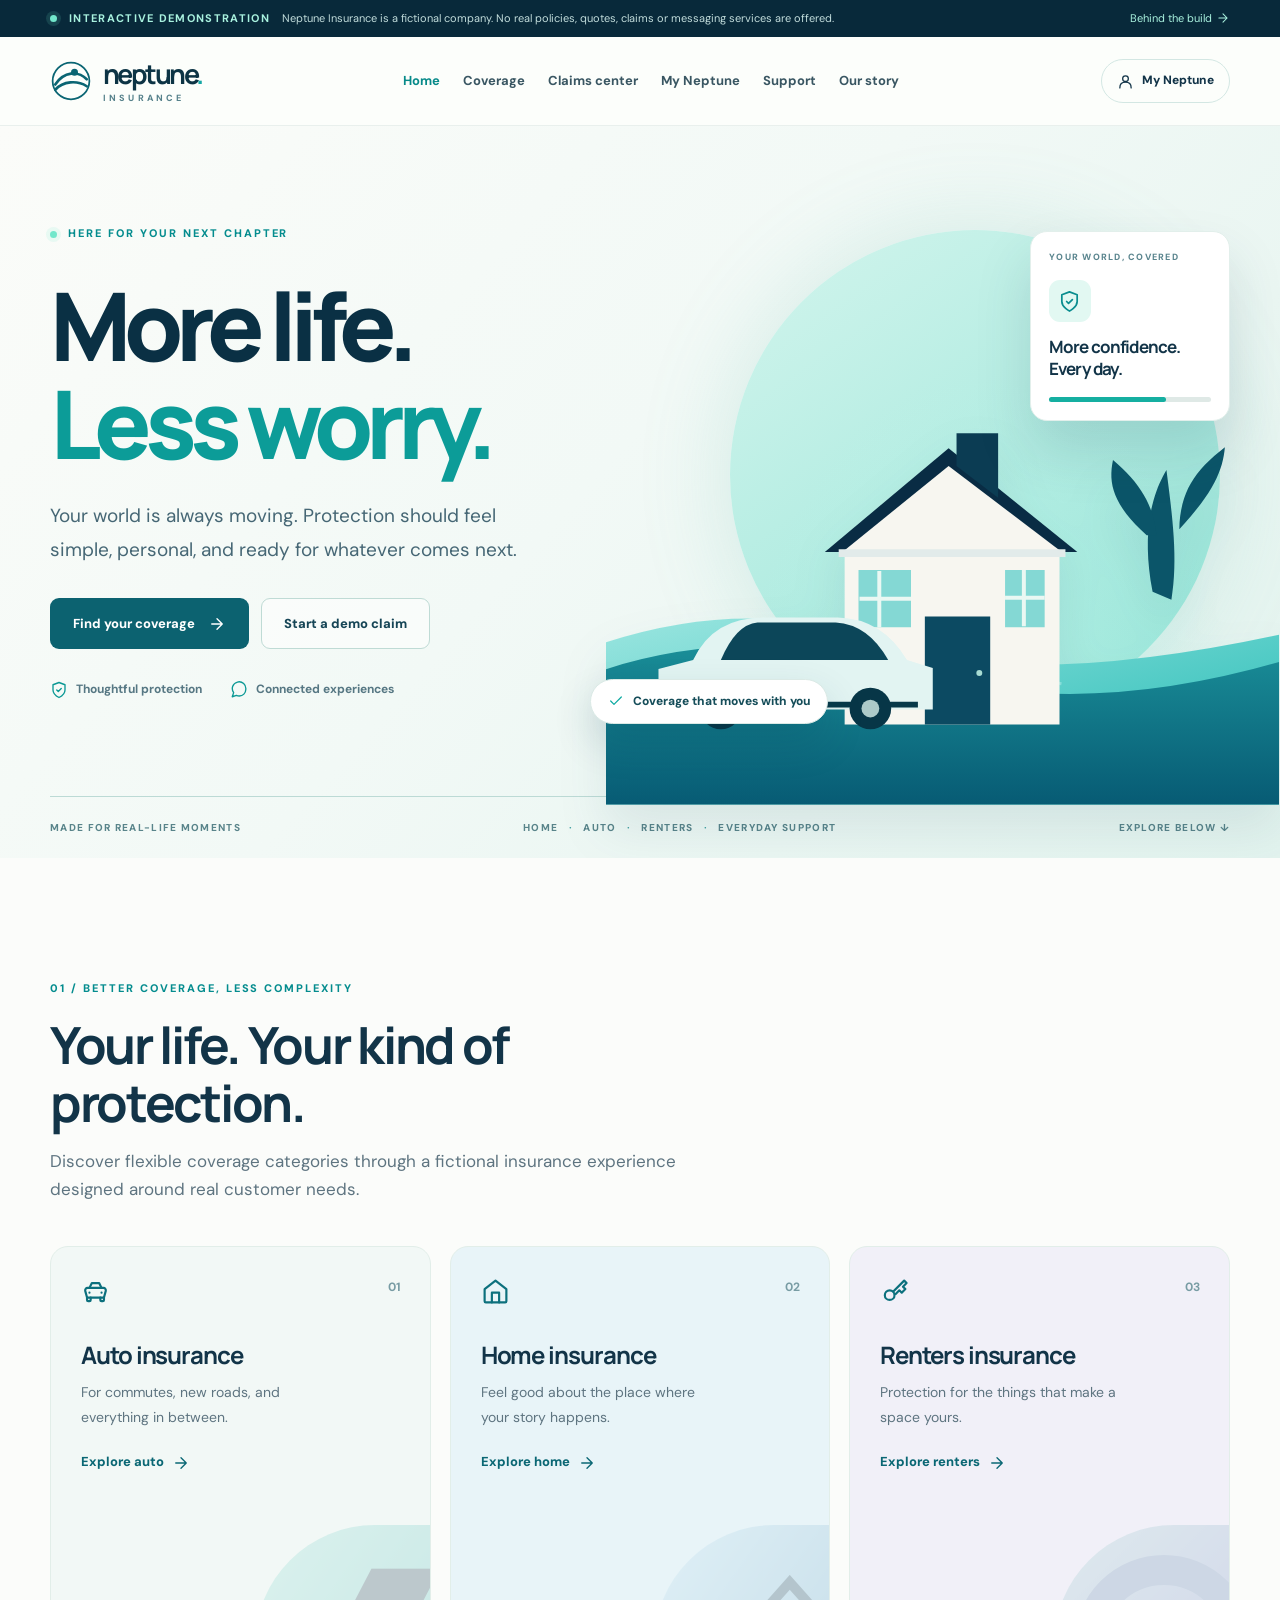
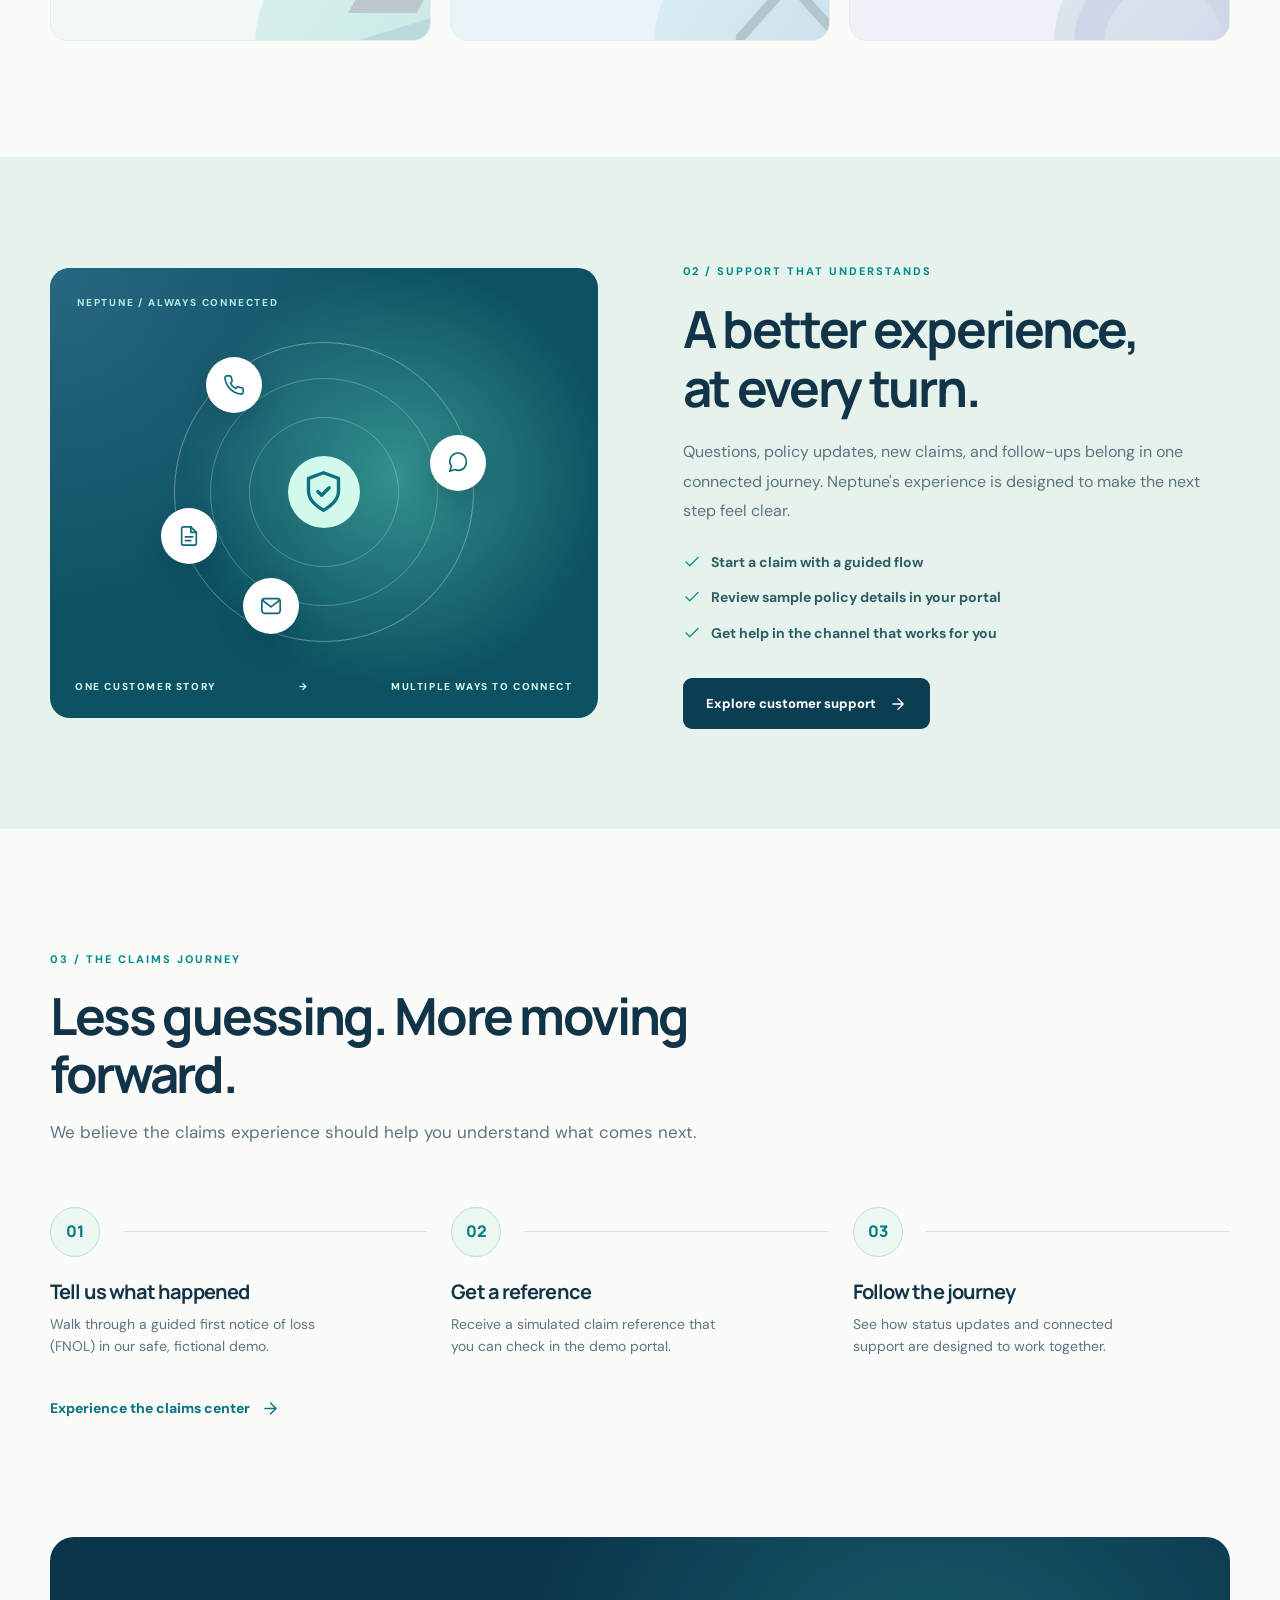
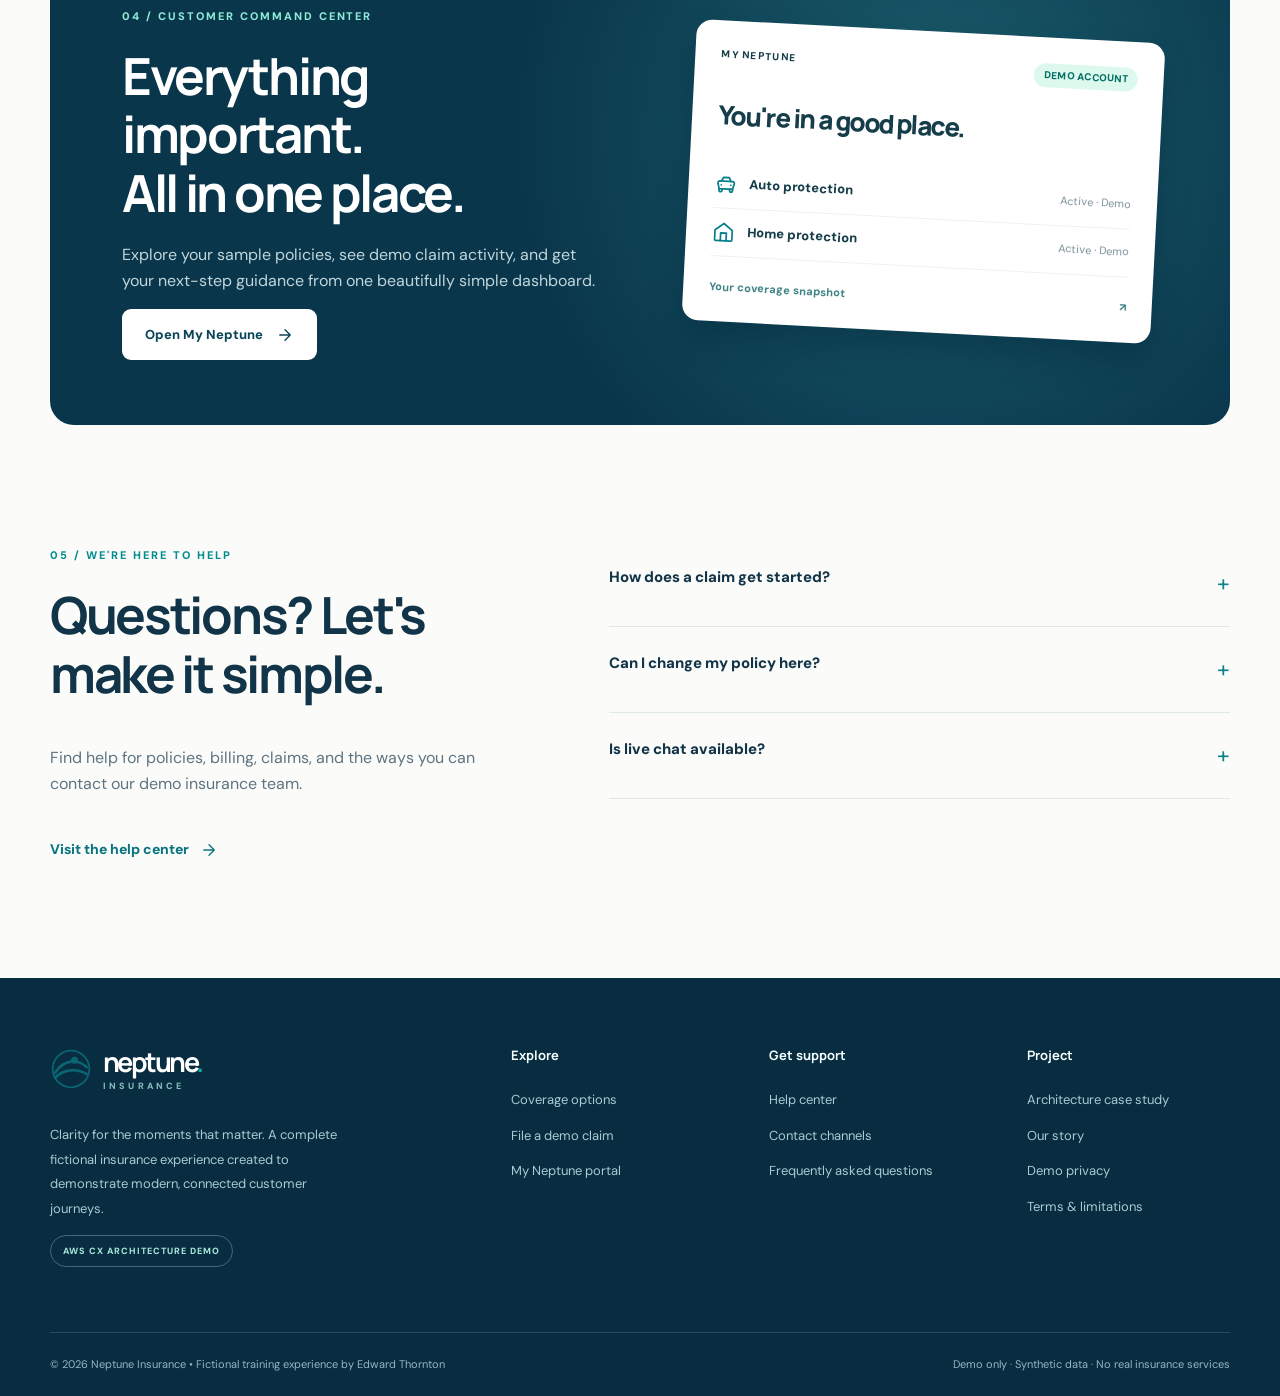
==== neptune-insurance/index.html @ 43ab42b8 "Initial Neptune Insurance website and architecture baseline" ====
<!doctype html>
<html lang="en"><head><meta charset="utf-8"><meta name="viewport" content="width=device-width,initial-scale=1"><meta name="theme-color" content="#092a42"><meta name="description" content="Neptune Insurance is a fictional insurance customer experience demonstration powered by an AWS architecture project."><title>Home | Neptune Insurance — Demo</title><link rel="icon" type="image/svg+xml" href="assets/neptune-mark.svg"><link rel="preconnect" href="https://fonts.googleapis.com"><link rel="preconnect" href="https://fonts.gstatic.com" crossorigin><link href="https://fonts.googleapis.com/css2?family=DM+Sans:wght@400;500;600;700;800&family=Manrope:wght@400;500;600;700;800&display=swap" rel="stylesheet"><link rel="stylesheet" href="assets/styles.css"></head>
<body data-page="home"><a href="#main" class="skip">Skip to content</a><div class="demo-strip"><div class="container"><span class="strip-dot"></span><strong>INTERACTIVE DEMONSTRATION</strong><span>Neptune Insurance is a fictional company. No real policies, quotes, claims or messaging services are offered.</span><a href="https://hireedwardthornton.click/neptune-insurance.html">Behind the build <svg class="icon" width="14" height="14" viewBox="0 0 24 24" fill="none" stroke="currentColor" stroke-width="1.8" stroke-linecap="round" stroke-linejoin="round" aria-hidden="true"><path d="M5 12h14m-7-7 7 7-7 7"/></svg></a></div></div>
<header class="site-header"><div class="container head-inner"><a class="brand" href="index.html" aria-label="Neptune Insurance home"><svg class="brand-mark" viewBox="0 0 48 48" fill="none" aria-hidden="true"><circle cx="24" cy="24" r="21" stroke="currentColor" stroke-width="2"/><path d="M6 28c10-15 26-16 36-6M6 34c9-10 25-11 36-4" stroke="currentColor" stroke-width="3" stroke-linecap="round"/><circle cx="28" cy="14" r="4" fill="currentColor"/></svg><span><strong>neptune<span class="brand-period">.</span></strong><small>INSURANCE</small></span></a><nav class="desktop-nav" aria-label="Main navigation"><a href="index.html" class="active" aria-current="page">Home</a><a href="coverage.html" class="" >Coverage</a><a href="claims.html" class="" >Claims center</a><a href="portal.html" class="" >My Neptune</a><a href="support.html" class="" >Support</a><a href="about.html" class="" >Our story</a></nav><div class="head-actions"><a class="nav-account" href="portal.html"><svg class="icon" width="17" height="17" viewBox="0 0 24 24" fill="none" stroke="currentColor" stroke-width="1.8" stroke-linecap="round" stroke-linejoin="round" aria-hidden="true"><circle cx="12" cy="8" r="4"/><path d="M4 21c0-5 3-8 8-8s8 3 8 8"/></svg><span>My Neptune</span></a><button class="menu-toggle" type="button" aria-expanded="false" aria-controls="mobile-nav" aria-label="Open menu"><svg class="icon" width="24" height="24" viewBox="0 0 24 24" fill="none" stroke="currentColor" stroke-width="1.8" stroke-linecap="round" stroke-linejoin="round" aria-hidden="true"><path d="M4 7h16M4 12h16M4 17h16"/></svg></button></div></div><nav class="mobile-nav" id="mobile-nav" aria-label="Mobile navigation"><a href="index.html" class="active" aria-current="page">Home</a><a href="coverage.html" class="" >Coverage</a><a href="claims.html" class="" >Claims center</a><a href="portal.html" class="" >My Neptune</a><a href="support.html" class="" >Support</a><a href="about.html" class="" >Our story</a></nav></header>
<main id="main"><section class="hero"><div class="container hero-grid"><div class="hero-copy"><div class="eyebrow with-line"><span class="mint-dot"></span> HERE FOR YOUR NEXT CHAPTER</div><h1>More life.<br><em>Less worry.</em></h1><p class="hero-lead">Your world is always moving. Protection should feel simple, personal, and ready for whatever comes next.</p><div class="hero-actions"><a class="btn btn-primary" href="coverage.html">Find your coverage <svg class="icon" width="18" height="18" viewBox="0 0 24 24" fill="none" stroke="currentColor" stroke-width="1.8" stroke-linecap="round" stroke-linejoin="round" aria-hidden="true"><path d="M5 12h14m-7-7 7 7-7 7"/></svg></a><a class="btn btn-outline" href="claims.html">Start a demo claim</a></div><div class="hero-proof"><span><svg class="icon" width="18" height="18" viewBox="0 0 24 24" fill="none" stroke="currentColor" stroke-width="1.8" stroke-linecap="round" stroke-linejoin="round" aria-hidden="true"><path d="M12 22s8-4 8-10V5l-8-3-8 3v7c0 6 8 10 8 10Z"/><path d="m9 12 2 2 4-4"/></svg> Thoughtful protection</span><span><svg class="icon" width="18" height="18" viewBox="0 0 24 24" fill="none" stroke="currentColor" stroke-width="1.8" stroke-linecap="round" stroke-linejoin="round" aria-hidden="true"><path d="M21 11.5a8.5 8.5 0 0 1-8.5 8.5 9 9 0 0 1-4-.9L3 21l1.9-5.5a9 9 0 1 1 16.1-4Z"/></svg> Connected experiences</span></div></div><div class="hero-art" aria-label="Illustrated coastal home and vehicle with insurance summary card"><div class="hero-sun"></div><div class="hero-glow"></div><svg class="landscape" viewBox="0 0 680 550" role="img" aria-label="Modern house by a serene coast"><defs><linearGradient id="hill" x1="0" y1="0" x2="0" y2="1"><stop stop-color="#1A8E98"/><stop offset="1" stop-color="#075B74"/></linearGradient><linearGradient id="water" x1="0" y1="0" x2="1" y2="1"><stop stop-color="#9CE6E0"/><stop offset="1" stop-color="#1CB8B3"/></linearGradient></defs><path d="M-20 393Q140 335 280 386T700 374V550H-20Z" fill="url(#water)"/><path d="M-20 420q160-58 330-5t390-15v150H-20Z" fill="url(#hill)"/><path d="M60 413q210-20 400 15" stroke="#B9F0EA" opacity=".45" stroke-width="3" fill="none"/><g transform="translate(206 154)"><path d="M15 141 140 36l130 105" fill="#092C44"/><path d="M35 139 140 54l112 85v176H35Z" fill="#F7F6F0"/><path d="M116 206h66v109h-66Z" fill="#0C4A62"/><path d="M49 159h53v58H49Z" fill="#84D8D4"/><path d="M197 159h40v58h-40Z" fill="#84D8D4"/><path d="M29 142h229" stroke="#E2EBEA" stroke-width="8"/><path d="M148 54v-33h42v65" fill="#0B3C53"/><path d="M70 160v57m-20-29h52M216 159v57m-19-29h40" stroke="#EAF8F3" stroke-width="4"/><circle cx="171" cy="263" r="3" fill="#A8DCD3"/></g><g transform="translate(42 348)"><path d="M46 56q20-43 71-43h75q45 1 70 43l26 8v42H11V65Z" fill="#E2F4F2"/><path d="M111 18h79q33 2 53 38H74q15-36 37-38Z" fill="#0C4659"/><path d="M29 101h244" stroke="#073949" stroke-width="6"/><circle cx="74" cy="105" r="21" fill="#073647"/><circle cx="225" cy="105" r="21" fill="#073647"/><circle cx="74" cy="105" r="9" fill="#ADCAC9"/><circle cx="225" cy="105" r="9" fill="#ADCAC9"/></g><g fill="#0B5569"><path d="M552 335c-12-64 1-101 14-123 6 47 12 90 5 131Z"/><path d="M546 278c-34-31-39-52-34-76 27 23 41 45 44 76ZM579 272c35-38 44-60 46-83-31 24-45 45-46 83Z"/></g></svg><div class="floating-card float-policy"><span class="small-label">YOUR WORLD, COVERED</span><div class="floating-icon"><svg class="icon" width="23" height="23" viewBox="0 0 24 24" fill="none" stroke="currentColor" stroke-width="1.8" stroke-linecap="round" stroke-linejoin="round" aria-hidden="true"><path d="M12 22s8-4 8-10V5l-8-3-8 3v7c0 6 8 10 8 10Z"/><path d="m9 12 2 2 4-4"/></svg></div><strong>More confidence.<br>Every day.</strong><div class="tiny-progress"><i></i></div></div><div class="float-tag"><svg class="icon" width="16" height="16" viewBox="0 0 24 24" fill="none" stroke="currentColor" stroke-width="1.8" stroke-linecap="round" stroke-linejoin="round" aria-hidden="true"><path d="m4 12 5 5L20 6"/></svg> Coverage that moves with you</div></div></div><div class="container hero-bottom"><span>MADE FOR REAL-LIFE MOMENTS</span><span>HOME <b>·</b> AUTO <b>·</b> RENTERS <b>·</b> EVERYDAY SUPPORT</span><span>EXPLORE BELOW ↓</span></div></section>
<section class="section-pad"><div class="container"><div class="section-heading"><span class="eyebrow">01 / BETTER COVERAGE, LESS COMPLEXITY</span><h2>Your life. Your kind of protection.</h2><p>Discover flexible coverage categories through a fictional insurance experience designed around real customer needs.</p></div><div class="coverage-grid"><a class="coverage-tile" href="coverage.html#auto"><div class="tile-icon"><svg class="icon" width="29" height="29" viewBox="0 0 24 24" fill="none" stroke="currentColor" stroke-width="1.8" stroke-linecap="round" stroke-linejoin="round" aria-hidden="true"><path d="M5 17h14l1.5-5.5a2 2 0 0 0-1.9-2.5H5.4a2 2 0 0 0-1.9 2.5L5 17Z"/><path d="M7 9 9 5h6l2 4M5 17v2a1 1 0 0 0 1 1h1a1 1 0 0 0 1-1v-2m8 0v2a1 1 0 0 0 1 1h1a1 1 0 0 0 1-1v-2M7 13h.01M17 13h.01"/></svg></div><span class="tile-num">01</span><h3>Auto insurance</h3><p>For commutes, new roads, and everything in between.</p><span class="tile-link">Explore auto <svg class="icon" width="18" height="18" viewBox="0 0 24 24" fill="none" stroke="currentColor" stroke-width="1.8" stroke-linecap="round" stroke-linejoin="round" aria-hidden="true"><path d="M5 12h14m-7-7 7 7-7 7"/></svg></span><div class="tile-art auto-art"><div class="art-road"></div><div class="art-car">▰</div></div></a><a class="coverage-tile" href="coverage.html#home"><div class="tile-icon"><svg class="icon" width="29" height="29" viewBox="0 0 24 24" fill="none" stroke="currentColor" stroke-width="1.8" stroke-linecap="round" stroke-linejoin="round" aria-hidden="true"><path d="m3 10 9-7 9 7v10a1 1 0 0 1-1 1H4a1 1 0 0 1-1-1V10Z"/><path d="M9 21v-8h6v8"/></svg></div><span class="tile-num">02</span><h3>Home insurance</h3><p>Feel good about the place where your story happens.</p><span class="tile-link">Explore home <svg class="icon" width="18" height="18" viewBox="0 0 24 24" fill="none" stroke="currentColor" stroke-width="1.8" stroke-linecap="round" stroke-linejoin="round" aria-hidden="true"><path d="M5 12h14m-7-7 7 7-7 7"/></svg></span><div class="tile-art home-art"><div class="art-house">⌂</div></div></a><a class="coverage-tile" href="coverage.html#renters"><div class="tile-icon"><svg class="icon" width="29" height="29" viewBox="0 0 24 24" fill="none" stroke="currentColor" stroke-width="1.8" stroke-linecap="round" stroke-linejoin="round" aria-hidden="true"><circle cx="8" cy="15" r="4"/><path d="m11 12 9-9 2 2-3 3 2 2-3 3-2-2-3 3"/></svg></div><span class="tile-num">03</span><h3>Renters insurance</h3><p>Protection for the things that make a space yours.</p><span class="tile-link">Explore renters <svg class="icon" width="18" height="18" viewBox="0 0 24 24" fill="none" stroke="currentColor" stroke-width="1.8" stroke-linecap="round" stroke-linejoin="round" aria-hidden="true"><path d="M5 12h14m-7-7 7 7-7 7"/></svg></span><div class="tile-art renters-art"><div class="art-circle"></div></div></a></div></div></section>
<section class="feature-band"><div class="container feature-grid"><div class="feature-art"><span class="image-stamp">NEPTUNE / ALWAYS CONNECTED</span><div class="feature-circle"><div class="feature-orbit"><div class="orbit-core"><svg class="icon" width="45" height="45" viewBox="0 0 24 24" fill="none" stroke="currentColor" stroke-width="1.8" stroke-linecap="round" stroke-linejoin="round" aria-hidden="true"><path d="M12 22s8-4 8-10V5l-8-3-8 3v7c0 6 8 10 8 10Z"/><path d="m9 12 2 2 4-4"/></svg></div><span class="orbit-icon oi-1"><svg class="icon" width="22" height="22" viewBox="0 0 24 24" fill="none" stroke="currentColor" stroke-width="1.8" stroke-linecap="round" stroke-linejoin="round" aria-hidden="true"><path d="M22 16.9v3a2 2 0 0 1-2.2 2A19.8 19.8 0 0 1 2.1 4.2 2 2 0 0 1 4.1 2h3a2 2 0 0 1 2 1.7c.13 1.08.38 2.12.74 3.1a2 2 0 0 1-.45 2.12L8.1 10.2a16 16 0 0 0 5.7 5.7l1.28-1.29a2 2 0 0 1 2.12-.44c.98.36 2.02.61 3.1.74a2 2 0 0 1 1.7 1.69Z"/></svg></span><span class="orbit-icon oi-2"><svg class="icon" width="22" height="22" viewBox="0 0 24 24" fill="none" stroke="currentColor" stroke-width="1.8" stroke-linecap="round" stroke-linejoin="round" aria-hidden="true"><path d="M21 11.5a8.5 8.5 0 0 1-8.5 8.5 9 9 0 0 1-4-.9L3 21l1.9-5.5a9 9 0 1 1 16.1-4Z"/></svg></span><span class="orbit-icon oi-3"><svg class="icon" width="22" height="22" viewBox="0 0 24 24" fill="none" stroke="currentColor" stroke-width="1.8" stroke-linecap="round" stroke-linejoin="round" aria-hidden="true"><rect x="2" y="4" width="20" height="16" rx="3"/><path d="m3 6 9 7 9-7"/></svg></span><span class="orbit-icon oi-4"><svg class="icon" width="22" height="22" viewBox="0 0 24 24" fill="none" stroke="currentColor" stroke-width="1.8" stroke-linecap="round" stroke-linejoin="round" aria-hidden="true"><path d="M14 2H6a2 2 0 0 0-2 2v16a2 2 0 0 0 2 2h12a2 2 0 0 0 2-2V8Z"/><path d="M14 2v6h6M8 13h8M8 17h6"/></svg></span></div></div><div class="feature-note">ONE CUSTOMER STORY <span>→</span> MULTIPLE WAYS TO CONNECT</div></div><div class="feature-copy"><span class="eyebrow">02 / SUPPORT THAT UNDERSTANDS</span><h2>A better experience, at every turn.</h2><p>Questions, policy updates, new claims, and follow-ups belong in one connected journey. Neptune's experience is designed to make the next step feel clear.</p><div class="feature-points"><div><svg class="icon" width="18" height="18" viewBox="0 0 24 24" fill="none" stroke="currentColor" stroke-width="1.8" stroke-linecap="round" stroke-linejoin="round" aria-hidden="true"><path d="m4 12 5 5L20 6"/></svg> Start a claim with a guided flow</div><div><svg class="icon" width="18" height="18" viewBox="0 0 24 24" fill="none" stroke="currentColor" stroke-width="1.8" stroke-linecap="round" stroke-linejoin="round" aria-hidden="true"><path d="m4 12 5 5L20 6"/></svg> Review sample policy details in your portal</div><div><svg class="icon" width="18" height="18" viewBox="0 0 24 24" fill="none" stroke="currentColor" stroke-width="1.8" stroke-linecap="round" stroke-linejoin="round" aria-hidden="true"><path d="m4 12 5 5L20 6"/></svg> Get help in the channel that works for you</div></div><a class="btn btn-dark" href="support.html">Explore customer support <svg class="icon" width="18" height="18" viewBox="0 0 24 24" fill="none" stroke="currentColor" stroke-width="1.8" stroke-linecap="round" stroke-linejoin="round" aria-hidden="true"><path d="M5 12h14m-7-7 7 7-7 7"/></svg></a></div></div></section>
<section class="section-pad process"><div class="container"><div class="section-heading"><span class="eyebrow">03 / THE CLAIMS JOURNEY</span><h2>Less guessing. More moving forward.</h2><p>We believe the claims experience should help you understand what comes next.</p></div><div class="steps-grid"><div class="step"><span class="step-num">01</span><div class="step-line"></div><h3>Tell us what happened</h3><p>Walk through a guided first notice of loss (FNOL) in our safe, fictional demo.</p></div><div class="step"><span class="step-num">02</span><div class="step-line"></div><h3>Get a reference</h3><p>Receive a simulated claim reference that you can check in the demo portal.</p></div><div class="step"><span class="step-num">03</span><div class="step-line"></div><h3>Follow the journey</h3><p>See how status updates and connected support are designed to work together.</p></div></div><a class="text-action" href="claims.html">Experience the claims center <svg class="icon" width="19" height="19" viewBox="0 0 24 24" fill="none" stroke="currentColor" stroke-width="1.8" stroke-linecap="round" stroke-linejoin="round" aria-hidden="true"><path d="M5 12h14m-7-7 7 7-7 7"/></svg></a></div></section>
<section class="container"><div class="portal-promo"><div><span class="eyebrow">04 / CUSTOMER COMMAND CENTER</span><h2>Everything important.<br>All in one place.</h2><p>Explore your sample policies, see demo claim activity, and get your next-step guidance from one beautifully simple dashboard.</p><a href="portal.html" class="btn btn-white">Open My Neptune <svg class="icon" width="18" height="18" viewBox="0 0 24 24" fill="none" stroke="currentColor" stroke-width="1.8" stroke-linecap="round" stroke-linejoin="round" aria-hidden="true"><path d="M5 12h14m-7-7 7 7-7 7"/></svg></a></div><div class="portal-promo-card"><div class="mini-card-top"><span>MY NEPTUNE</span><span class="status-pill mint">DEMO ACCOUNT</span></div><div class="mini-balance">You're in a good place.</div><div class="mini-policy"><svg class="icon" width="23" height="23" viewBox="0 0 24 24" fill="none" stroke="currentColor" stroke-width="1.8" stroke-linecap="round" stroke-linejoin="round" aria-hidden="true"><path d="M5 17h14l1.5-5.5a2 2 0 0 0-1.9-2.5H5.4a2 2 0 0 0-1.9 2.5L5 17Z"/><path d="M7 9 9 5h6l2 4M5 17v2a1 1 0 0 0 1 1h1a1 1 0 0 0 1-1v-2m8 0v2a1 1 0 0 0 1 1h1a1 1 0 0 0 1-1v-2M7 13h.01M17 13h.01"/></svg> Auto protection <span>Active · Demo</span></div><div class="mini-policy"><svg class="icon" width="23" height="23" viewBox="0 0 24 24" fill="none" stroke="currentColor" stroke-width="1.8" stroke-linecap="round" stroke-linejoin="round" aria-hidden="true"><path d="m3 10 9-7 9 7v10a1 1 0 0 1-1 1H4a1 1 0 0 1-1-1V10Z"/><path d="M9 21v-8h6v8"/></svg> Home protection <span>Active · Demo</span></div><div class="mini-card-foot">Your coverage snapshot <span>↗</span></div></div></div></section>
<section class="section-pad faq-home"><div class="container faq-home-grid"><div><span class="eyebrow">05 / WE'RE HERE TO HELP</span><h2>Questions? Let's make it simple.</h2><p>Find help for policies, billing, claims, and the ways you can contact our demo insurance team.</p><a class="text-action" href="support.html">Visit the help center <svg class="icon" width="18" height="18" viewBox="0 0 24 24" fill="none" stroke="currentColor" stroke-width="1.8" stroke-linecap="round" stroke-linejoin="round" aria-hidden="true"><path d="M5 12h14m-7-7 7 7-7 7"/></svg></a></div><div class="faq-mini"><details><summary>How does a claim get started? <span>+</span></summary><p>Start in our claims center. The demo collects a few non-sensitive details and returns a sample reference number.</p></details><details><summary>Can I change my policy here? <span>+</span></summary><p>The portal demonstrates policy-service workflows. No real insurance contract is created or modified.</p></details><details><summary>Is live chat available? <span>+</span></summary><p>The site includes a guided assistant preview. Actual Amazon Connect chat will be enabled after the widget is configured and tested.</p></details></div></div></section>
</main>
<footer class="footer"><div class="container"><div class="footer-top"><div class="foot-brand"><a class="brand brand-light" href="index.html"><svg class="brand-mark" viewBox="0 0 48 48" fill="none" aria-hidden="true"><circle cx="24" cy="24" r="21" stroke="currentColor" stroke-width="2"/><path d="M6 28c10-15 26-16 36-6M6 34c9-10 25-11 36-4" stroke="currentColor" stroke-width="3" stroke-linecap="round"/><circle cx="28" cy="14" r="4" fill="currentColor"/></svg><span><strong>neptune<span class="brand-period">.</span></strong><small>INSURANCE</small></span></a><p>Clarity for the moments that matter. A complete fictional insurance experience created to demonstrate modern, connected customer journeys.</p><span class="foot-chip">AWS CX ARCHITECTURE DEMO</span></div><div class="foot-col"><h4>Explore</h4><a href="coverage.html">Coverage options</a><a href="claims.html">File a demo claim</a><a href="portal.html">My Neptune portal</a></div><div class="foot-col"><h4>Get support</h4><a href="support.html">Help center</a><a href="support.html#contact">Contact channels</a><a href="support.html#faq">Frequently asked questions</a></div><div class="foot-col"><h4>Project</h4><a href="https://hireedwardthornton.click/neptune-insurance.html">Architecture case study</a><a href="about.html">Our story</a><a href="privacy.html">Demo privacy</a><a href="terms.html">Terms & limitations</a></div></div><div class="foot-bottom"><span>© 2026 Neptune Insurance • Fictional training experience by Edward Thornton</span><span>Demo only · Synthetic data · No real insurance services</span></div></div></footer>
<div class="toast" role="status" aria-live="polite"></div><script defer src="assets/site.js"></script></body></html>
---- neptune-insurance/assets/styles.css ----
:root{--navy:#082b3f;--navy2:#0c3e51;--teal:#087f88;--mint:#7ae0c5;--sky:#c5ecf0;--ink:#123448;--muted:#5e7480;--cream:#f7f8f5;--line:#dfebe8;--white:#fff;--shadow:0 18px 56px rgba(7,49,66,.075);font-family:'DM Sans',sans-serif}*{box-sizing:border-box}html{scroll-behavior:smooth}body{margin:0;color:var(--ink);background:#fbfcfa;font-size:16px;line-height:1.6;-webkit-font-smoothing:antialiased}h1,h2,h3,h4,p{margin-top:0}h1,h2,h3,h4{font-family:'Manrope',sans-serif;line-height:1.15;letter-spacing:-.045em}h1{font-size:clamp(3.2rem,6.5vw,6.6rem);font-weight:800}h2{font-size:clamp(2.2rem,4vw,3.55rem)}h3{font-size:1.4rem}p{color:var(--muted)}a{color:inherit;text-decoration:none}button,input,select{font:inherit}button{cursor:pointer}input,select{max-width:100%}img,svg{max-width:100%}svg{flex:none}.icon{vertical-align:middle}.container{width:min(1180px,calc(100% - 72px));margin:0 auto}.narrow{max-width:780px}.skip{position:absolute;top:-100px;left:12px;padding:10px;background:white;z-index:1000}.skip:focus{top:6px}.demo-strip{background:#08293a;color:#d6f0ed;font-size:11px;line-height:1.4}.demo-strip .container{display:flex;align-items:center;gap:12px;min-height:37px}.demo-strip strong{color:#a9f2df;letter-spacing:.12em;white-space:nowrap}.demo-strip span:not(.strip-dot){flex:1;opacity:.9}.demo-strip a{white-space:nowrap;display:flex;align-items:center;gap:4px;color:#a9f2df}.strip-dot,.mint-dot{width:7px;height:7px;border-radius:50%;background:#72e7cb;box-shadow:0 0 0 4px #72e7cb22;display:inline-block;flex:none}.site-header{position:sticky;top:0;z-index:90;background:rgba(252,254,251,.97);backdrop-filter:blur(18px);border-bottom:1px solid rgba(20,75,80,.08)}.head-inner{min-height:88px;display:flex;align-items:center;justify-content:space-between;gap:25px}.brand{display:inline-flex;align-items:center;gap:11px;color:#0a6573;line-height:1}.brand-mark{width:42px;height:42px}.brand strong{display:block;color:#0d3445;font-family:Manrope;font-size:27px;letter-spacing:-.095em;line-height:1}.brand-period{color:#14a7a5}.brand small{font-size:9px;letter-spacing:.35em;color:#56818b;font-weight:800;margin-top:7px;display:block}.desktop-nav{display:flex;gap:23px;align-items:center}.desktop-nav a{font-size:13px;color:#395662;font-weight:700;white-space:nowrap;transition:color .15s}.desktop-nav a:hover,.desktop-nav a.active{color:#078a89}.head-actions{display:flex;align-items:center;gap:8px}.nav-account{display:flex;align-items:center;gap:8px;border:1px solid #d3e7e3;border-radius:100px;padding:11px 15px;font-size:12px;font-weight:800;white-space:nowrap}.nav-account:hover{background:#e8faf6}.menu-toggle{display:none;align-items:center;justify-content:center;border:1px solid var(--line);background:#fff;padding:9px;border-radius:12px}.mobile-nav{display:none}.eyebrow{display:inline-block;color:#048c8e;font-size:11px;font-weight:800;letter-spacing:.18em;text-transform:uppercase}.with-line{display:flex;align-items:center;gap:11px}.hero{overflow:hidden;background:linear-gradient(132deg,#fbfcf9 0%,#f2f9f6 47%,#e2f3ee 100%)}.hero-grid{display:grid;grid-template-columns:.94fr 1.06fr;align-items:center;gap:25px;min-height:670px;padding-top:45px}.hero-copy{z-index:3;padding:30px 0 72px}.hero h1{font-size:clamp(4.4rem,7.4vw,7.7rem);color:#0a3044;line-height:1.035;letter-spacing:-.075em;margin:33px 0 27px}.hero h1 em{font-style:normal;color:#0c9c98}.hero-lead{max-width:480px;font-size:19px;line-height:1.8;color:#466775}.hero-actions{display:flex;flex-wrap:wrap;gap:12px;margin:31px 0}.btn{min-height:51px;padding:0 22px;display:inline-flex;align-items:center;justify-content:center;gap:13px;border-radius:9px;font-size:13px;font-weight:800;line-height:1.2;border:1px solid transparent;transition:transform .18s,box-shadow .18s,background .18s;text-align:center}.btn:hover{transform:translateY(-2px);box-shadow:0 10px 25px #134d5930}.btn-primary{background:#0c6270;color:white}.btn-primary:hover{background:#074f60}.btn-outline{border-color:#bfdbd5;color:#164556;background:#ffffff8a}.btn-dark{background:#0b3e53;color:white}.btn-white{background:#fff;color:#0a4558}.btn-subtle{background:#e5f5f2;color:#0e6071}.btn.full{width:100%}.hero-proof{display:flex;gap:28px;flex-wrap:wrap;color:#567783;font-size:12px;font-weight:700}.hero-proof span{display:flex;align-items:center;gap:8px}.hero-proof svg{color:#0c9995}.hero-art{height:605px;position:relative;align-self:end;isolation:isolate}.hero-sun{position:absolute;width:490px;height:490px;background:linear-gradient(145deg,#d3f5ed,#91e3d6);border-radius:50%;right:10px;top:39px;box-shadow:0 0 90px #5ebdae35}.hero-glow{position:absolute;inset:0;background:radial-gradient(ellipse at 60% 90%,#b8f4e9a6,transparent 48%)}.landscape{position:absolute;width:110%;max-width:none;right:-8%;bottom:-9px;filter:drop-shadow(0 24px 24px #053f4e16)}.floating-card{position:absolute;background:white;border:1px solid #e2efeb;box-shadow:0 30px 55px #19485725;z-index:3;border-radius:17px;padding:18px}.float-policy{top:40px;right:0;width:200px}.small-label{display:block;color:#5a858e;font-size:9px;letter-spacing:.14em;font-weight:800;margin-bottom:16px}.float-policy strong{display:block;font-family:Manrope;font-size:17px;letter-spacing:-.05em;line-height:1.3}.floating-icon{width:42px;height:42px;display:grid;place-items:center;border-radius:11px;background:#e2f8f2;color:#0a8d8f;margin-bottom:14px}.tiny-progress{margin-top:16px;background:#dfe9e6;height:5px;border-radius:5px}.tiny-progress i{display:block;height:100%;width:72%;background:#15afa1;border-radius:5px}.float-tag{position:absolute;bottom:72px;left:-28px;z-index:3;background:white;box-shadow:0 18px 40px #083d5029;border:1px solid #dbeae6;border-radius:100px;padding:12px 17px;font-size:12px;color:#154d59;font-weight:800;display:flex;align-items:center;gap:9px}.float-tag svg{color:#0ba9a1}.hero-bottom{border-top:1px solid #bcdad5;display:flex;align-items:center;justify-content:space-between;gap:20px;height:62px;color:#59848a;letter-spacing:.13em;font-size:10px;font-weight:800}.hero-bottom b{padding:0 7px;color:#3b9c9d}.section-pad{padding:116px 0}.section-pad.top-tight{padding-top:43px}.section-heading{max-width:710px;margin-bottom:43px}.section-heading h2{margin:15px 0 16px}.section-heading p{font-size:17px;max-width:670px}.coverage-grid{display:grid;grid-template-columns:repeat(3,1fr);gap:19px}.coverage-tile{position:relative;overflow:hidden;min-height:395px;padding:30px;border:1px solid #e2eee9;border-radius:18px;background:#f2f8f6;display:flex;align-items:flex-start;flex-direction:column;transition:transform .2s,box-shadow .2s}.coverage-tile:nth-child(2){background:#e8f4f8}.coverage-tile:nth-child(3){background:#f1f0f8}.coverage-tile:hover{transform:translateY(-5px);box-shadow:var(--shadow)}.tile-icon{color:#0c707d;position:relative;z-index:2}.tile-num{position:absolute;top:31px;right:29px;font-size:12px;color:#789ca4;font-weight:700}.coverage-tile h3{margin:35px 0 12px;font-size:24px;z-index:2}.coverage-tile p{max-width:245px;line-height:1.75;font-size:14px;z-index:2}.tile-link{display:flex;align-items:center;gap:8px;margin-top:9px;color:#0a6774;font-size:13px;font-weight:800;z-index:2}.tile-art{position:absolute;bottom:-55px;right:-45px;width:220px;height:170px;opacity:.24;background:linear-gradient(125deg,#91dfd4,#3fb4af);border-radius:120px 10px 0 0}.art-road{background:#0b8492;width:130px;height:20px;transform:rotate(-17deg);position:absolute;bottom:44px;right:20px}.art-car{font-size:120px;position:absolute;top:-40px;right:35px}.home-art{background:linear-gradient(125deg,#c7e6f4,#5895b9)}.art-house{font-size:240px;position:absolute;right:12px;bottom:-53px;line-height:1}.renters-art{background:linear-gradient(135deg,#a2d8cf,#6b80be)}.art-circle{border:30px solid #5b8caa;width:180px;height:180px;border-radius:50%;position:absolute;left:20px;bottom:-40px}.feature-band{background:#e6f3ed;padding:100px 0}.feature-grid,.two-col{display:grid;grid-template-columns:1fr 1fr;gap:85px;align-items:center}.feature-art{position:relative;height:450px;background:#0d5262;border-radius:20px;overflow:hidden;color:white}.feature-art:before{content:'';position:absolute;inset:0;background:radial-gradient(circle at 63% 46%,#4cbaaa99,transparent 50%),radial-gradient(circle at 0 0,#286783,transparent 50%)}.image-stamp{position:absolute;top:27px;left:27px;font-size:10px;font-weight:800;letter-spacing:.18em;color:#b4ebe2}.feature-circle{width:300px;height:300px;border-radius:50%;border:1px solid #ffffff55;position:absolute;top:74px;left:calc(50% - 150px)}.feature-circle:before,.feature-circle:after{content:'';border:1px solid #ffffff40;border-radius:50%;position:absolute;inset:35px}.feature-circle:after{inset:74px}.feature-orbit{height:100%;position:relative}.orbit-core{position:absolute;top:calc(50% - 36px);left:calc(50% - 36px);width:72px;height:72px;border-radius:50%;background:#d2f9eb;color:#0f7180;display:grid;place-items:center;z-index:1}.orbit-icon{display:grid;place-items:center;width:56px;height:56px;background:#fff;border-radius:50%;color:#126879;position:absolute;box-shadow:0 12px 26px #002f4138}.oi-1{top:14px;left:31px}.oi-2{right:-13px;top:92px}.oi-3{bottom:7px;left:68px}.oi-4{left:-14px;top:165px}.feature-note{position:absolute;bottom:23px;left:25px;right:25px;display:flex;justify-content:space-between;font-size:10px;font-weight:800;letter-spacing:.16em;color:#d9f8f0}.feature-copy h2{max-width:500px;margin:17px 0 20px}.feature-copy p{line-height:1.85}.feature-points{margin:25px 0 34px;display:grid;gap:13px;color:#2e5e65;font-size:14px;font-weight:700}.feature-points div{display:flex;align-items:center;gap:10px}.feature-points svg{color:#0a9596}.steps-grid{display:grid;grid-template-columns:repeat(3,1fr);gap:24px;margin-top:60px}.step{position:relative}.step-num{display:grid;place-items:center;width:50px;height:50px;border-radius:50%;border:1px solid #bfded7;background:#ebf8f2;color:#0b7e82;font-family:Manrope;font-weight:800}.step-line{height:1px;background:#d5e5e2;width:calc(100% - 73px);position:absolute;top:24px;left:73px}.step h3{font-size:20px;margin:23px 0 10px}.step p{font-size:14px;max-width:275px}.text-action{display:inline-flex;align-items:center;gap:11px;color:#0a7580;font-weight:800;font-size:14px;margin-top:26px}.text-action:hover{gap:17px}.portal-promo{display:grid;grid-template-columns:1fr .9fr;align-items:center;gap:45px;background:#0a364c;border-radius:24px;padding:65px 72px;color:white;overflow:hidden;position:relative}.portal-promo:before{content:'';position:absolute;inset:0;background:radial-gradient(circle at 75% 40%,#277c8590,transparent 45%)}.portal-promo>div{position:relative}.portal-promo .eyebrow{color:#8eebd7}.portal-promo h2{margin:18px 0 20px;max-width:450px}.portal-promo p{color:#c0d6d9;max-width:480px}.portal-promo-card{background:#fff;color:#153d4a;border-radius:16px;padding:26px;box-shadow:0 18px 30px #00263760;transform:rotate(3deg)}.mini-card-top{display:flex;justify-content:space-between;gap:10px;font-size:10px;font-weight:800;letter-spacing:.13em}.status-pill{display:inline-flex;align-items:center;padding:4px 10px;border-radius:100px;font-size:10px;letter-spacing:.025em;font-weight:800;white-space:nowrap}.status-pill.mint{color:#056f65;background:#ddf9ee}.status-pill.amber{color:#815809;background:#fff4db}.mini-balance{font-size:26px;letter-spacing:-.06em;font-family:Manrope;font-weight:800;margin:24px 0}.mini-policy{display:flex;align-items:center;gap:12px;border-bottom:1px solid #edf2f0;padding:12px 0;font-size:13px;font-weight:800}.mini-policy svg{color:#087f89}.mini-policy span{margin-left:auto;font-weight:500;color:#8da1a5;font-size:11px}.mini-card-foot{display:flex;justify-content:space-between;color:#438487;font-size:11px;font-weight:800;padding-top:22px}.faq-home-grid{display:grid;grid-template-columns:.85fr 1.15fr;gap:100px}.faq-home h2{margin-top:18px}.faq-mini details,.faq-list details{border-bottom:1px solid #dfe9e7}.faq-mini summary,.faq-list summary{list-style:none;display:flex;justify-content:space-between;gap:15px;padding:24px 0;cursor:pointer;font-size:15px;font-weight:800}.faq-mini summary::-webkit-details-marker,.faq-list summary::-webkit-details-marker{display:none}.faq-mini summary span,.faq-list summary span{font-size:23px;color:#0a838b;font-weight:400}.faq-mini details[open] summary span,.faq-list details[open] summary span{transform:rotate(45deg)}.faq-mini p,.faq-list p{font-size:14px;line-height:1.8;padding-right:20px}.faq-list a{color:#0b8f92;text-decoration:underline}.footer{background:#082d40;color:#f6ffff;margin-top:0;padding:70px 0 22px}.footer-top{display:grid;grid-template-columns:2fr repeat(3,1fr);gap:55px}.brand-light strong{color:white}.brand-light small{color:#87bcbd}.foot-brand p{max-width:310px;color:#a9cbd2;font-size:13px;line-height:1.9;margin-top:25px}.foot-chip{display:inline-block;border:1px solid #41697a;border-radius:100px;color:#a6e7da;padding:8px 12px;font-size:9px;letter-spacing:.11em;font-weight:800}.foot-col{display:flex;flex-direction:column;gap:15px}.foot-col h4{letter-spacing:0;font-size:13px;margin-bottom:12px}.foot-col a{font-size:13px;color:#a9cbd2}.foot-col a:hover{color:#fff}.foot-bottom{display:flex;justify-content:space-between;gap:20px;border-top:1px solid #244d5e;margin-top:65px;padding-top:23px;color:#96b6c2;font-size:11px}.page-hero{padding:102px 0;background:#e9f5f0}.page-hero h1{font-size:clamp(2.9rem,5.5vw,5.15rem);line-height:1.12;margin:17px 0 22px}.page-hero p{font-size:17px;line-height:1.85;max-width:580px}.page-hero .hero-actions{margin-bottom:0}.page-hero-card{background:#0d5062;color:white;border-radius:22px;min-height:400px;padding:45px;display:flex;align-items:flex-start;justify-content:flex-end;flex-direction:column;position:relative;overflow:hidden}.page-hero-card:before{content:'';position:absolute;background:#4fbaaa;width:280px;height:280px;right:-80px;top:-70px;border-radius:50%;box-shadow:0 0 0 75px #80d7c738,0 0 0 150px #80d7c724}.page-hero-card>*{z-index:1}.page-hero-card h2{font-size:32px;max-width:300px;margin:12px 0}.page-hero-card p{color:#b1e4dc;font-weight:800;letter-spacing:.17em;font-size:11px}.page-hero-card span{color:#bcd4d8;font-size:13px}.card-emblem{color:#d7faef}.product-details{display:grid;gap:45px}.product-detail{display:grid;grid-template-columns:1fr 1fr;align-items:center;gap:90px}.product-detail.reverse .product-art{order:2}.product-art{height:390px;display:flex;align-items:center;justify-content:center;flex-direction:column;border-radius:18px;position:relative;overflow:hidden}.product-art:before{content:'';position:absolute;width:350px;height:350px;border:1px solid #ffffff95;border-radius:50%;box-shadow:0 0 0 45px #ffffff19,0 0 0 90px #ffffff18}.product-art svg{width:128px;height:128px;stroke-width:.9;z-index:2}.product-art span{z-index:2;margin-top:25px;letter-spacing:.18em;font-size:11px;font-weight:800}.art-blue{background:#b6dce8;color:#0c5b7c}.art-green{background:#b9e7d8;color:#0b786f}.art-lilac{background:#dbd5f0;color:#6b56a3}.product-content .chip{color:#0c7f86;border:1px solid #c9e7e0;border-radius:100px;padding:6px 14px;display:inline-block;font-size:10px;font-weight:800;letter-spacing:.14em}.product-content h2{margin:21px 0}.product-content p{line-height:1.9}.clean-list{list-style:none;margin:20px 0;padding:0;display:grid;gap:11px}.clean-list li{display:flex;align-items:center;gap:11px;color:#36606b;font-size:14px}.clean-list svg{color:#09988f}.estimate-section{background:#0a384b;padding:90px 0;color:white}.estimate-grid{display:grid;grid-template-columns:1fr 1fr;gap:100px;align-items:center}.estimate-section .eyebrow{color:#7bdec8}.estimate-section h2{margin:17px 0}.estimate-section p{color:#bad5d6;font-size:17px}.estimate-card{background:white;border-radius:18px;color:#1a4455;padding:32px;display:grid;gap:12px;box-shadow:0 22px 55px #001e2c40}.estimate-card>label{font-size:13px;font-weight:800;margin-top:8px}.estimate-card select,.form-panel select,.form-panel input[type=date]{border:1px solid #cddfdf;padding:14px;border-radius:9px;width:100%;color:#264d5d;background:#fff}.estimate-card input[type=range]{accent-color:#13a39b;width:100%}.range-head{display:flex;justify-content:space-between;color:#7a969d;font-size:11px}.estimate-out{background:#e6f7f2;border-radius:12px;padding:20px;text-align:center;margin:15px 0 6px}.estimate-out span,.estimate-out small{display:block;color:#568184;font-size:10px;letter-spacing:.11em;font-weight:800}.estimate-out strong{display:block;color:#075c6b;font-size:44px;letter-spacing:-.07em;font-family:Manrope}.estimate-out small{font-weight:500;letter-spacing:0;font-size:12px}.note{display:flex;gap:10px;font-size:12px;line-height:1.6;margin-top:27px}.note-light{color:#acd0d0}.info-tiles,.values-grid{display:grid;grid-template-columns:repeat(3,1fr);gap:18px}.info-tile,.values-grid article{padding:28px;border-radius:14px;border:1px solid #e0ebe8;background:white}.info-tile svg,.values-grid svg{color:#0c9294}.info-tile h3,.values-grid h3{margin:23px 0 10px}.info-tile p,.values-grid p{font-size:14px;line-height:1.75}.page-hero.compact{padding:82px 0 70px}.page-hero.compact .container:not(.two-col){max-width:1180px}.page-hero.compact h1{max-width:825px}.page-hero.compact p{max-width:790px}.claim-alert{display:flex;align-items:flex-start;gap:10px;max-width:830px;background:#fdf7e8;border:1px solid #ead9ab;border-radius:10px;padding:14px 18px;color:#6e592c;font-size:13px}.claim-alert svg{flex:none}.claim-layout{display:grid;grid-template-columns:minmax(0,2fr) minmax(250px,.82fr);gap:35px;align-items:start}.stepper{display:flex;align-items:center;justify-content:space-between;margin-bottom:28px}.step-node{display:flex;align-items:center;gap:10px;color:#81989b;font-size:12px;font-weight:800;position:relative}.step-node:not(:last-child):after{content:'';height:1px;background:#dbe6e3;position:absolute;left:calc(100% + 16px);width:clamp(35px,9vw,120px);top:19px}.step-node b{height:38px;width:38px;display:grid;place-items:center;border:1px solid #d5e6e3;border-radius:50%;font-size:13px;background:#fff}.step-node.active{color:#096e78}.step-node.active b,.step-node.done b{background:#087e84;color:#fff;border-color:#087e84}.form-panel{background:#fff;border:1px solid #e2ebe7;border-radius:17px;box-shadow:var(--shadow);padding:39px;min-height:470px}.claim-step{display:none}.claim-step.active{display:block}.claim-step h2{font-size:32px;margin:12px 0}.claim-step p{font-size:14px;line-height:1.8}.form-row{display:grid;grid-template-columns:1fr 1fr;gap:18px}.claim-step label:not(.tick-row){display:block;color:#23495a;font-size:13px;font-weight:800;margin:20px 0}.claim-step label span{color:#df7667}.claim-step select,.claim-step input[type=date]{display:block;margin-top:9px}.radio-field{border:1px solid #ddeae6;border-radius:12px;margin:26px 0;padding:15px 18px}.radio-field legend{font-size:13px;font-weight:800;padding:0 5px}.radio-field label{display:flex!important;gap:10px;align-items:center;margin:11px 0!important;font-weight:500!important}.radio-field input,.tick-row input{accent-color:#0a858a}.form-actions{display:flex;gap:12px;align-items:center;justify-content:flex-end;border-top:1px solid #e8efec;margin-top:30px;padding-top:25px}.form-actions>span{margin-right:auto;color:#83a0a4;font-size:11px}.review-list{margin:24px 0;background:#f1f8f5;border-radius:12px;padding:15px 23px}.review-row{display:flex;justify-content:space-between;gap:15px;padding:12px 0;border-bottom:1px solid #dce8e4;font-size:13px}.review-row:last-child{border:0}.review-row span{color:#719095}.review-row strong{text-align:right}.tick-row{display:flex;align-items:flex-start;gap:10px;font-size:13px;line-height:1.5}.tick-row input{margin-top:4px}.aside-card{padding:27px;border:1px solid #e0eae6;border-radius:15px;margin-bottom:19px;background:#fff}.aside-card.dark{background:#0b485b;color:white;border-color:#0b485b;min-height:280px;position:relative;overflow:hidden}.aside-card.dark>svg{position:absolute;right:18px;bottom:18px;color:#75cabf;opacity:.5}.aside-card.dark span{color:#9bdfd2;font-size:10px;font-weight:800;letter-spacing:.14em}.aside-card.dark h3{font-size:29px;margin:22px 0 16px}.aside-card.dark p{color:#b9dad9;max-width:240px;font-size:13px}.aside-card h4{font-size:16px;margin-bottom:20px}.aside-item{display:flex;gap:9px;color:#547781;font-size:12px;padding:11px 0;border-bottom:1px solid #e7eeeb}.aside-item:last-child{border:0}.aside-item svg{color:#0b9390}.aside-help{display:flex;align-items:center;gap:8px;color:#0a7580;font-weight:800;font-size:12px;padding:0 8px}.claim-complete{text-align:center;padding:30px 0}.claim-complete[hidden],.detail-panel[hidden],.chat-shell[hidden],#faq-empty[hidden]{display:none}.success-check{width:70px;height:70px;border-radius:50%;background:#e0f9eb;color:#0a8f87;display:grid;place-items:center;margin:0 auto 25px}.claim-complete h2{font-size:33px;margin:14px 0}.claim-complete p{max-width:460px;margin:auto}.reference-box{background:#eef8f6;border:1px dashed #97c7c1;padding:20px;margin:30px auto;max-width:470px;border-radius:12px}.reference-box small{display:block;font-size:10px;color:#6c9192;letter-spacing:.1em}.reference-box strong{display:block;font-size:26px;letter-spacing:.02em;color:#075b66;margin:12px}.copy-ref{border:0;background:transparent;color:#087c84;font-weight:800;font-size:12px}.success-actions{display:flex;align-items:center;justify-content:center;gap:12px;flex-wrap:wrap}.portal-head{background:#e9f6ef;padding:73px 0}.portal-head-inner{display:flex;justify-content:space-between;align-items:center;gap:30px}.portal-head h1{font-size:clamp(2.7rem,4.6vw,4.5rem);margin:15px 0}.portal-head p{max-width:590px}.portal-avatar{height:85px;width:85px;border-radius:50%;background:#0c5e6c;color:white;display:grid;place-items:center;font-size:25px;font-weight:800}.portal-content{background:#f7f9f6;padding:38px 0 100px}.portal-notice{display:flex;gap:10px;background:#eaf4f5;border:1px solid #c4e2e1;color:#3d6d75;padding:15px 18px;border-radius:11px;font-size:13px;margin-bottom:38px}.portal-notice svg{flex:none}.dashboard-grid{display:grid;grid-template-columns:2.1fr .9fr;gap:30px}.dashboard-section-header{display:flex;justify-content:space-between;align-items:flex-end;gap:20px;margin-bottom:24px}.dashboard-section-header h2{font-size:25px;margin:8px 0 0}.dashboard-section-header .text-action{margin:0;font-size:12px}.policy-grid{display:grid;grid-template-columns:1fr 1fr;gap:16px}.policy-card{border:1px solid #e0ebe8;background:#fff;border-radius:16px;padding:25px}.policy-card-top{display:flex;justify-content:space-between;align-items:flex-start}.policy-icon{height:52px;width:52px;background:#e0f6ee;color:#0d8587;display:grid;place-items:center;border-radius:13px}.policy-icon.sky{background:#e4f4f9;color:#2d819e}.policy-card h3{font-size:21px;margin:27px 0 10px}.policy-card p{font-size:13px}.policy-number{font-size:10px;font-weight:800;letter-spacing:.09em;color:#91a9ac;margin:22px 0}.policy-card-foot{border-top:1px solid #e8efeb;padding-top:17px;display:flex;align-items:center;justify-content:space-between;gap:8px;color:#74949a;font-size:11px}.link-button{border:0;background:transparent;color:#0d8389;font-size:12px;font-weight:800;display:inline-flex;align-items:center;gap:5px;padding:0}.link-button:hover{text-decoration:underline}.claim-heading{margin-top:45px}.claim-table-wrap{overflow-x:auto;border:1px solid #dbe9e6;border-radius:14px;background:white}.claim-table{border-collapse:collapse;width:100%;min-width:560px}.claim-table th,.claim-table td{text-align:left;padding:18px 21px;font-size:12px;border-bottom:1px solid #edf2ef}.claim-table tr:last-child td{border:0}.claim-table th{font-size:10px;letter-spacing:.12em;color:#7f9da1;background:#f6faf8}.claim-table td:first-child{font-weight:800}.welcome-panel{padding:27px;background:#0b4658;border-radius:16px;color:#fff}.welcome-panel .eyebrow{color:#9fe0d7}.welcome-panel h3{margin:15px 0 24px;font-size:22px}.welcome-panel>a{display:flex;align-items:center;gap:12px;background:#fff1;border:1px solid #ffffff24;color:#fff;border-radius:10px;padding:16px 13px;margin-bottom:10px;font-size:12px;font-weight:700}.welcome-panel>a svg:last-child{margin-left:auto}.status-panel{padding:27px;border:1px solid #e3ebe8;border-radius:16px;background:white;margin-top:20px}.status-orb{width:55px;height:55px;display:grid;place-items:center;border-radius:50%;background:#dcf6e9;color:#0b8d81;margin-top:22px}.status-panel h4{font-size:17px;letter-spacing:-.025em;margin:15px 0 8px}.status-panel p{font-size:12px}.detail-panel{border:1px solid #b7ded6;background:#fff;border-radius:16px;margin-top:25px;padding:25px;position:relative;box-shadow:var(--shadow)}.detail-panel h3{font-size:23px}.detail-panel p{font-size:14px}.detail-close{position:absolute;right:15px;top:15px;background:#e8f4ef;border:0;border-radius:8px;padding:7px}.timeline{display:grid;gap:16px;margin-top:24px}.timeline-item{display:flex;gap:12px}.timeline-dot{width:12px;height:12px;background:#0b968b;border:3px solid #c2e9e0;border-radius:50%;margin-top:5px}.timeline-item strong{display:block;font-size:13px}.timeline-item span{font-size:12px;color:#6f9098}.support-hero{background:linear-gradient(110deg,#eaf6ef,#e6f1f4)}.support-orbit{width:360px;height:360px;max-width:100%;border:1px solid #a9d7d2;border-radius:50%;display:grid;place-items:center;position:relative;background:radial-gradient(circle,#c3f1e5,#d5eeeb 64%,transparent 65%);color:#0c697d;margin:auto}.support-orbit:before{content:'';position:absolute;inset:60px;border:1px solid #83c8c4;border-radius:50%}.support-orbit>svg{width:100px;height:100px;padding:25px;background:#fff;border-radius:50%;box-shadow:var(--shadow);z-index:1}.support-orbit span{position:absolute;background:#fff;width:63px;height:63px;border-radius:50%;display:grid;place-items:center;box-shadow:var(--shadow)}.orb1{top:3px;left:46px}.orb2{right:-10px;top:145px}.orb3{bottom:0;left:86px}.support-cards{display:grid;grid-template-columns:repeat(3,1fr);gap:18px}.support-card{padding:30px;border:1px solid #deebe7;border-radius:16px;background:white;display:flex;flex-direction:column;min-height:360px}.support-card-icon{width:62px;height:62px;border-radius:15px;display:grid;place-items:center;background:#e3f6f0;color:#087986}.tag-pending{display:inline-block;align-self:flex-start;font-size:9px;letter-spacing:.1em;color:#708e97;border:1px solid #d5e4e1;padding:5px 9px;border-radius:100px;font-weight:800;margin-top:22px}.support-card h3{font-size:22px;margin:13px 0}.support-card p{font-size:13px;line-height:1.75}.support-card .btn{align-self:flex-start;margin-top:auto;font-size:12px}.alt{background:#f1f7f3}.search-field{display:flex;align-items:center;gap:12px;background:#fff;border:1px solid #d9e7e2;border-radius:11px;padding:14px 17px;margin-bottom:20px;color:#0b8b90}.search-field input{border:0;outline:0;width:100%;font-size:14px;background:transparent}.faq-list summary{font-size:16px}.faq-list details[hidden]{display:none}.chat-shell{position:fixed;inset:0;background:#031c2ab3;z-index:150;display:flex;align-items:flex-end;justify-content:flex-end;padding:25px}.chat-pane{width:390px;max-width:100%;background:white;border-radius:20px;overflow:hidden;box-shadow:0 24px 80px #00162670}.chat-top{display:flex;justify-content:space-between;align-items:center;padding:22px;background:#0b5260;color:white}.chat-top small{letter-spacing:.15em;font-size:9px;color:#a2ded2;font-weight:800}.chat-top h3{font-size:21px;margin:5px 0 0}.chat-top button{background:none;color:white;border:0}.chat-status{display:inline-block;height:8px;width:8px;background:#a7ddbf;border-radius:50%}.chat-messages{height:350px;overflow:auto;padding:24px;background:#f6faf8}.msg{max-width:89%;padding:13px 15px;border-radius:15px;font-size:13px;line-height:1.7;margin-bottom:15px}.msg.bot{background:#e2f3ef;border-bottom-left-radius:3px}.msg.user{background:#0c6471;color:#fff;margin-left:auto;border-bottom-right-radius:3px}.chat-options{display:flex;gap:8px;flex-wrap:wrap}.chat-options button{border:1px solid #92cac1;border-radius:100px;padding:8px 13px;background:#fff;color:#075d66;font-weight:800;font-size:11px}.chat-bottom{padding:14px;color:#7b9b9e;font-size:11px;text-align:center;border-top:1px solid #e9f1ef}.about-hero{background:#e8f5ef}.about-shape{height:380px;border-radius:20px;display:flex;flex-direction:column;align-items:center;justify-content:center;background:#0c4a5d;color:#bdede2;gap:20px;position:relative;overflow:hidden}.about-shape:after{content:'';position:absolute;width:340px;height:340px;border:1px solid #59a79d;border-radius:50%;box-shadow:0 0 0 45px #76bfb415,0 0 0 95px #76bfb410}.about-shape span,.about-shape small{letter-spacing:.26em;font-size:11px;z-index:2}.about-shape .brand-mark{width:150px;height:150px;z-index:2}.values-grid{margin-top:25px}.system-chain{display:grid;gap:10px}.system-chain>div{padding:16px 20px;background:#fff;border:1px solid #d8e9e4;border-radius:10px;display:flex;align-items:center;gap:15px;font-size:13px;font-weight:800;color:#1c6771}.system-chain>div span{margin-left:auto}.system-chain>div.chain-core{display:block;text-align:center;background:#0d5263;color:white;padding:22px;font-size:18px;line-height:1.8}.system-chain .chain-core svg{margin-right:11px}.system-chain .chain-core small{font-size:12px;color:#b2ded8}.statement{background:#e9f5f1;padding:45px;border-radius:18px}.statement h2{margin:17px 0}.legal{font-size:16px;line-height:1.9}.legal h2{font-size:24px;margin:38px 0 12px}.legal a{color:#0b898b;text-decoration:underline}.legal code{background:#ecf4f0;padding:2px 5px;border-radius:4px}.toast{position:fixed;right:25px;bottom:25px;max-width:350px;padding:16px 20px;background:#092f40;color:white;border-radius:11px;box-shadow:0 15px 40px #001b2360;z-index:200;font-size:13px;opacity:0;pointer-events:none;transform:translateY(12px);transition:opacity .2s,transform .2s}.toast.show{opacity:1;transform:translateY(0)}:focus-visible{outline:3px solid #26b5ab;outline-offset:3px}
@media(max-width:1100px){.desktop-nav{gap:13px}.desktop-nav a{font-size:12px}.head-actions .nav-account{padding:10px}.feature-grid,.two-col,.estimate-grid{gap:45px}.container{width:min(1180px,calc(100% - 48px))}.hero h1{font-size:clamp(4rem,7vw,6rem)}.float-policy{right:-9px}}
@media(max-width:870px){.desktop-nav{display:none}.menu-toggle{display:flex}.mobile-nav.open{display:grid;padding:12px 24px 25px;gap:5px;border-top:1px solid var(--line)}.mobile-nav a{padding:10px 12px;font-weight:700;font-size:14px}.mobile-nav a.active{color:#008c8a;background:#eff8f3;border-radius:8px}.hero-grid{grid-template-columns:1fr;gap:0;min-height:unset}.hero-copy{padding:70px 0 20px}.hero-art{height:500px;max-width:670px;width:100%;margin:auto}.hero h1{font-size:clamp(4rem,10vw,6rem)}.hero-bottom{font-size:9px}.coverage-grid,.support-cards{grid-template-columns:repeat(2,1fr)}.coverage-tile:last-child,.support-card:last-child{grid-column:1/-1}.feature-grid,.product-detail,.estimate-grid,.portal-promo,.faq-home-grid,.dashboard-grid{grid-template-columns:1fr}.product-detail.reverse .product-art{order:0}.portal-promo{padding:45px}.portal-promo-card{max-width:430px}.footer-top{grid-template-columns:2fr 1fr 1fr}.footer-top .foot-col:last-child{grid-column:2/-1}.faq-home-grid{gap:25px}.claim-layout{grid-template-columns:1fr}.claims-aside{display:grid;grid-template-columns:1fr 1fr;gap:15px}.claims-aside .aside-help{grid-column:1/-1}.two-col{gap:40px}.support-orbit{height:290px;width:290px}.page-hero{padding:70px 0}.section-pad{padding:86px 0}}
@media(max-width:620px){.container{width:calc(100% - 32px)}.demo-strip .container{min-height:40px;gap:8px}.demo-strip strong{font-size:9px}.demo-strip span:not(.strip-dot){font-size:9px}.demo-strip a{display:none}.head-inner{min-height:73px}.brand-mark{width:36px;height:36px}.brand strong{font-size:24px}.nav-account{font-size:0;min-height:43px}.nav-account span{display:none}.hero-copy{padding-top:45px}.hero h1{font-size:clamp(3.6rem,14vw,5.1rem)}.hero-lead{font-size:17px}.hero-art{height:340px}.hero-sun{width:290px;height:290px;top:10px;right:20px}.landscape{width:115%;right:-9%}.float-policy{top:0;width:150px;padding:13px}.float-policy strong{font-size:12px}.small-label{font-size:8px;margin-bottom:5px}.floating-icon{width:32px;height:32px;margin-bottom:8px}.float-tag{bottom:23px;left:0;font-size:10px;padding:9px}.hero-bottom span:last-child{display:none}.hero-bottom{height:60px;line-height:1.5}.section-pad{padding:68px 0}.section-heading h2{font-size:2.15rem}.section-heading p{font-size:15px}.coverage-grid,.support-cards,.steps-grid,.info-tiles,.values-grid,.policy-grid,.form-row{grid-template-columns:1fr}.coverage-tile:last-child,.support-card:last-child{grid-column:auto}.coverage-tile{min-height:315px}.feature-band{padding:65px 0}.feature-art{height:340px}.feature-circle{transform:scale(.77);transform-origin:center;top:27px}.feature-copy h2,.portal-promo h2{font-size:2.25rem}.steps-grid{gap:22px;margin-top:25px}.step-line{display:none}.step h3{margin:14px 0 8px}.portal-promo{padding:35px 25px;gap:25px}.portal-promo-card{padding:18px;transform:none}.mini-policy span{font-size:9px}.footer-top{grid-template-columns:1fr 1fr;gap:35px}.foot-brand{grid-column:1/-1}.footer-top .foot-col:last-child{grid-column:auto}.foot-bottom{display:grid}.page-hero h1{font-size:clamp(2.7rem,12vw,4rem)}.page-hero p{font-size:15px}.page-hero .two-col,.two-col{grid-template-columns:1fr}.page-hero-card{min-height:280px;padding:30px}.product-detail{gap:25px}.product-art{height:270px}.product-content h2{font-size:2.1rem}.estimate-grid{gap:28px}.estimate-card{padding:23px}.step-node{gap:5px;font-size:10px}.step-node b{width:30px;height:30px}.step-node:not(:last-child):after{display:none}.form-panel{padding:23px;min-height:400px}.claim-step h2{font-size:26px}.form-actions{flex-wrap:wrap}.form-actions>span{flex-basis:100%}.claims-aside{display:block}.portal-head{padding:55px 0}.portal-avatar{display:none}.portal-notice{font-size:12px}.dashboard-section-header{align-items:flex-start}.dashboard-section-header .text-action{font-size:11px}.welcome-panel{margin-top:10px}.support-orbit{display:none}.support-card{min-height:295px}.chat-shell{padding:0}.chat-pane{width:100%;border-radius:20px 20px 0 0}.chat-messages{height:min(58vh,440px)}.legal h2{font-size:21px}.statement{padding:28px}}
@media(prefers-reduced-motion:reduce){*,*:before,*:after{scroll-behavior:auto!important;transition:none!important;animation:none!important}}
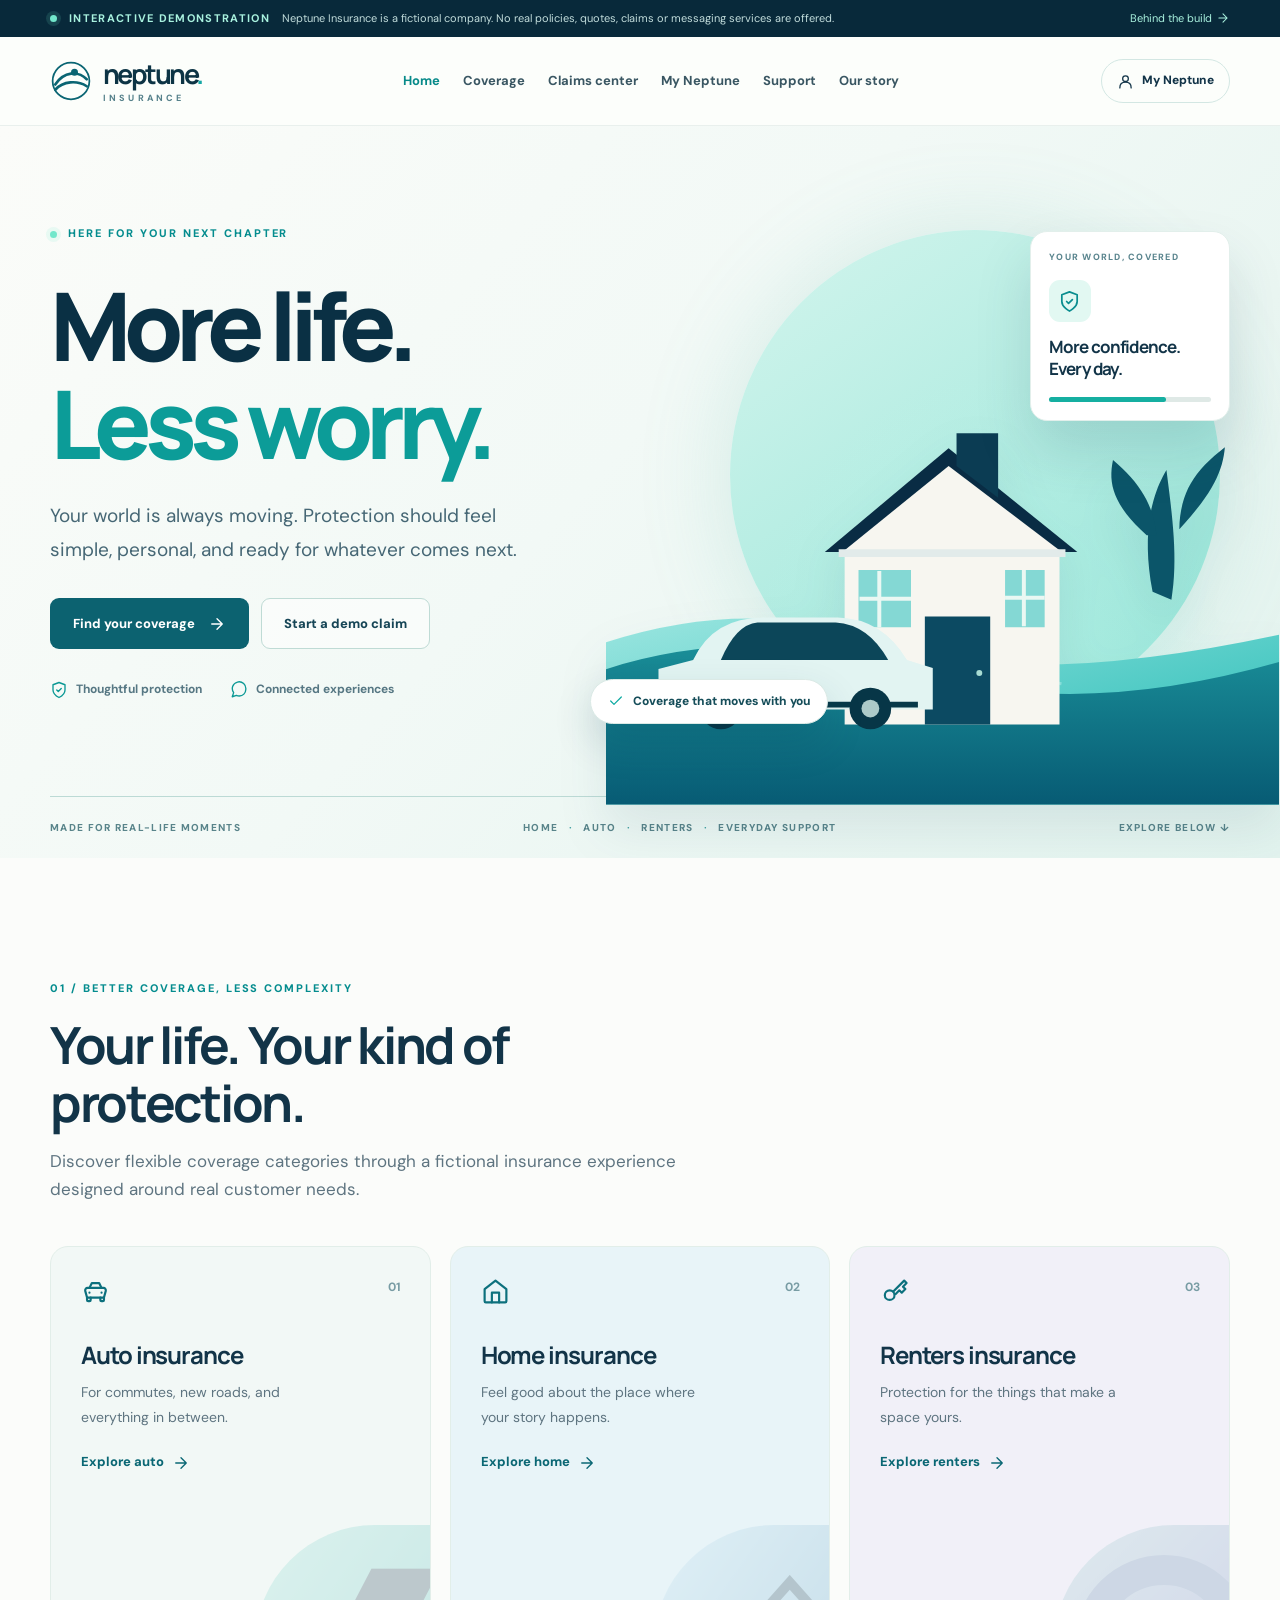
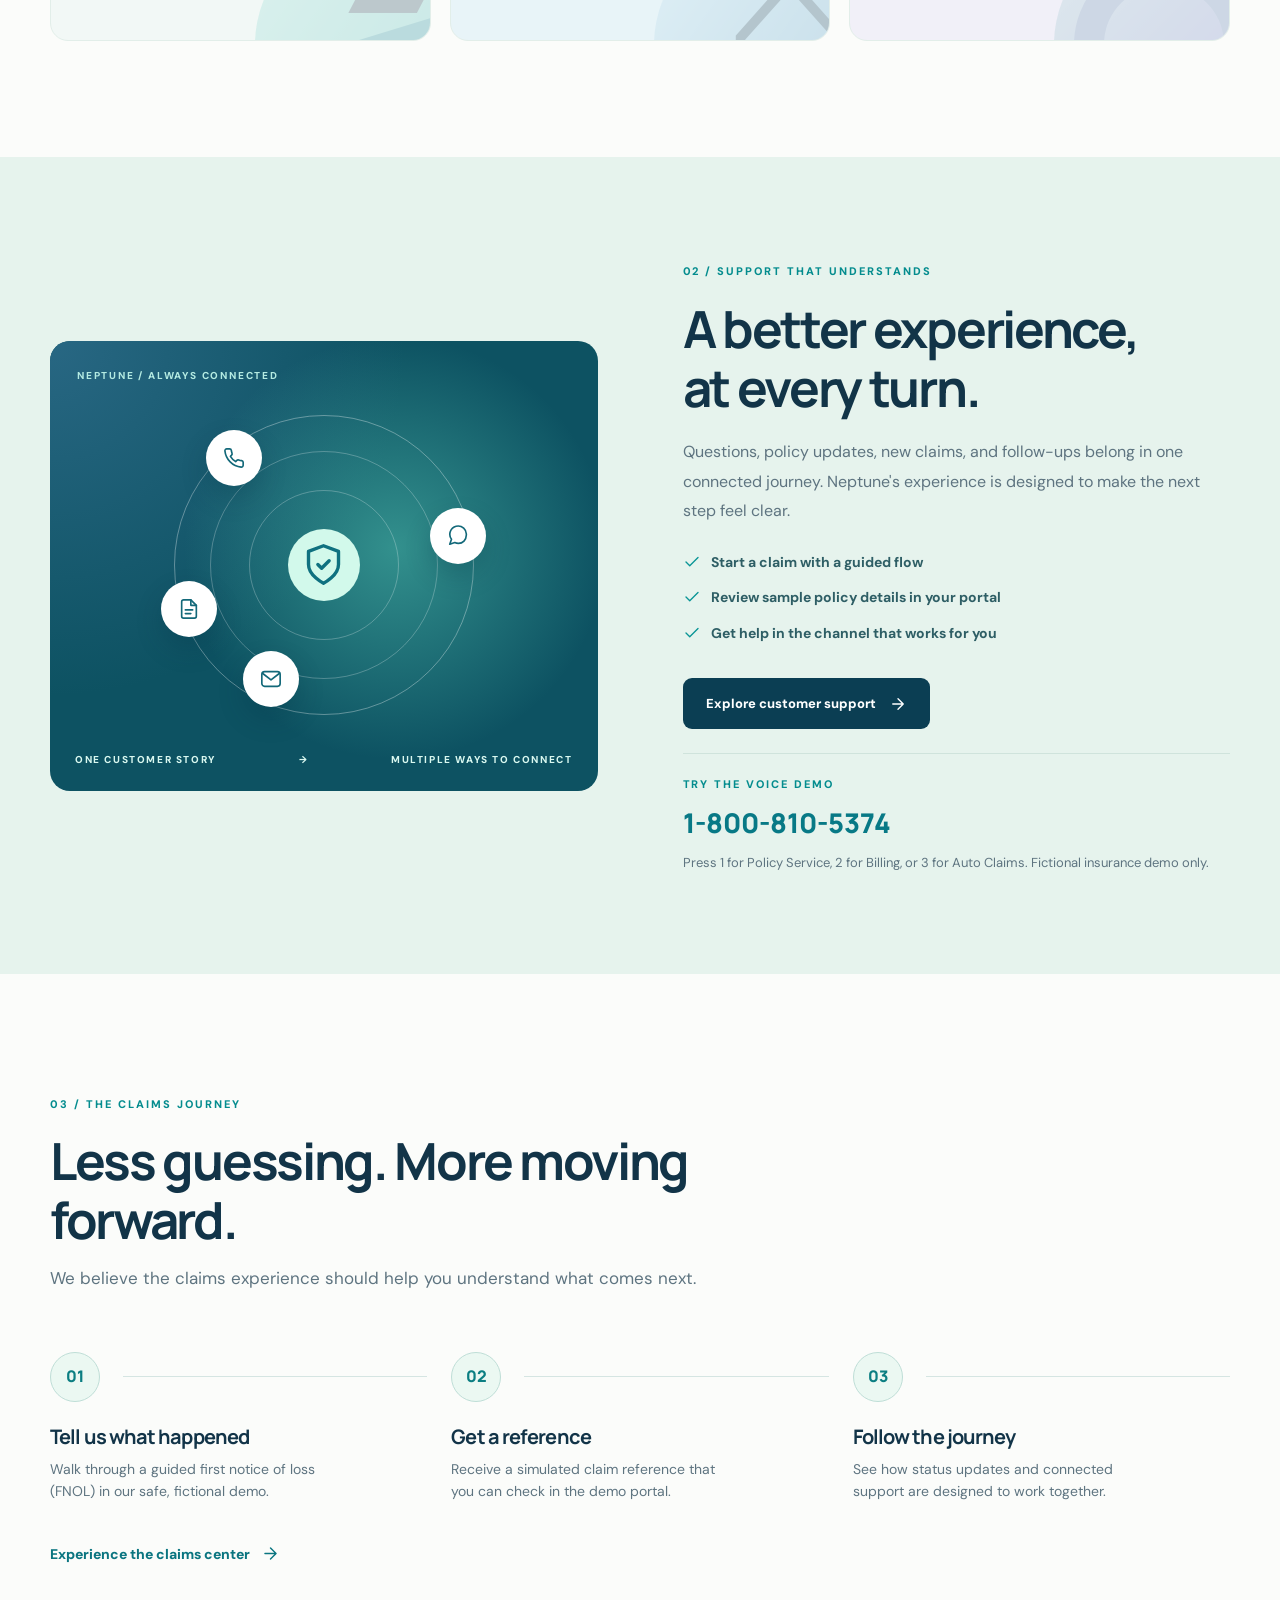
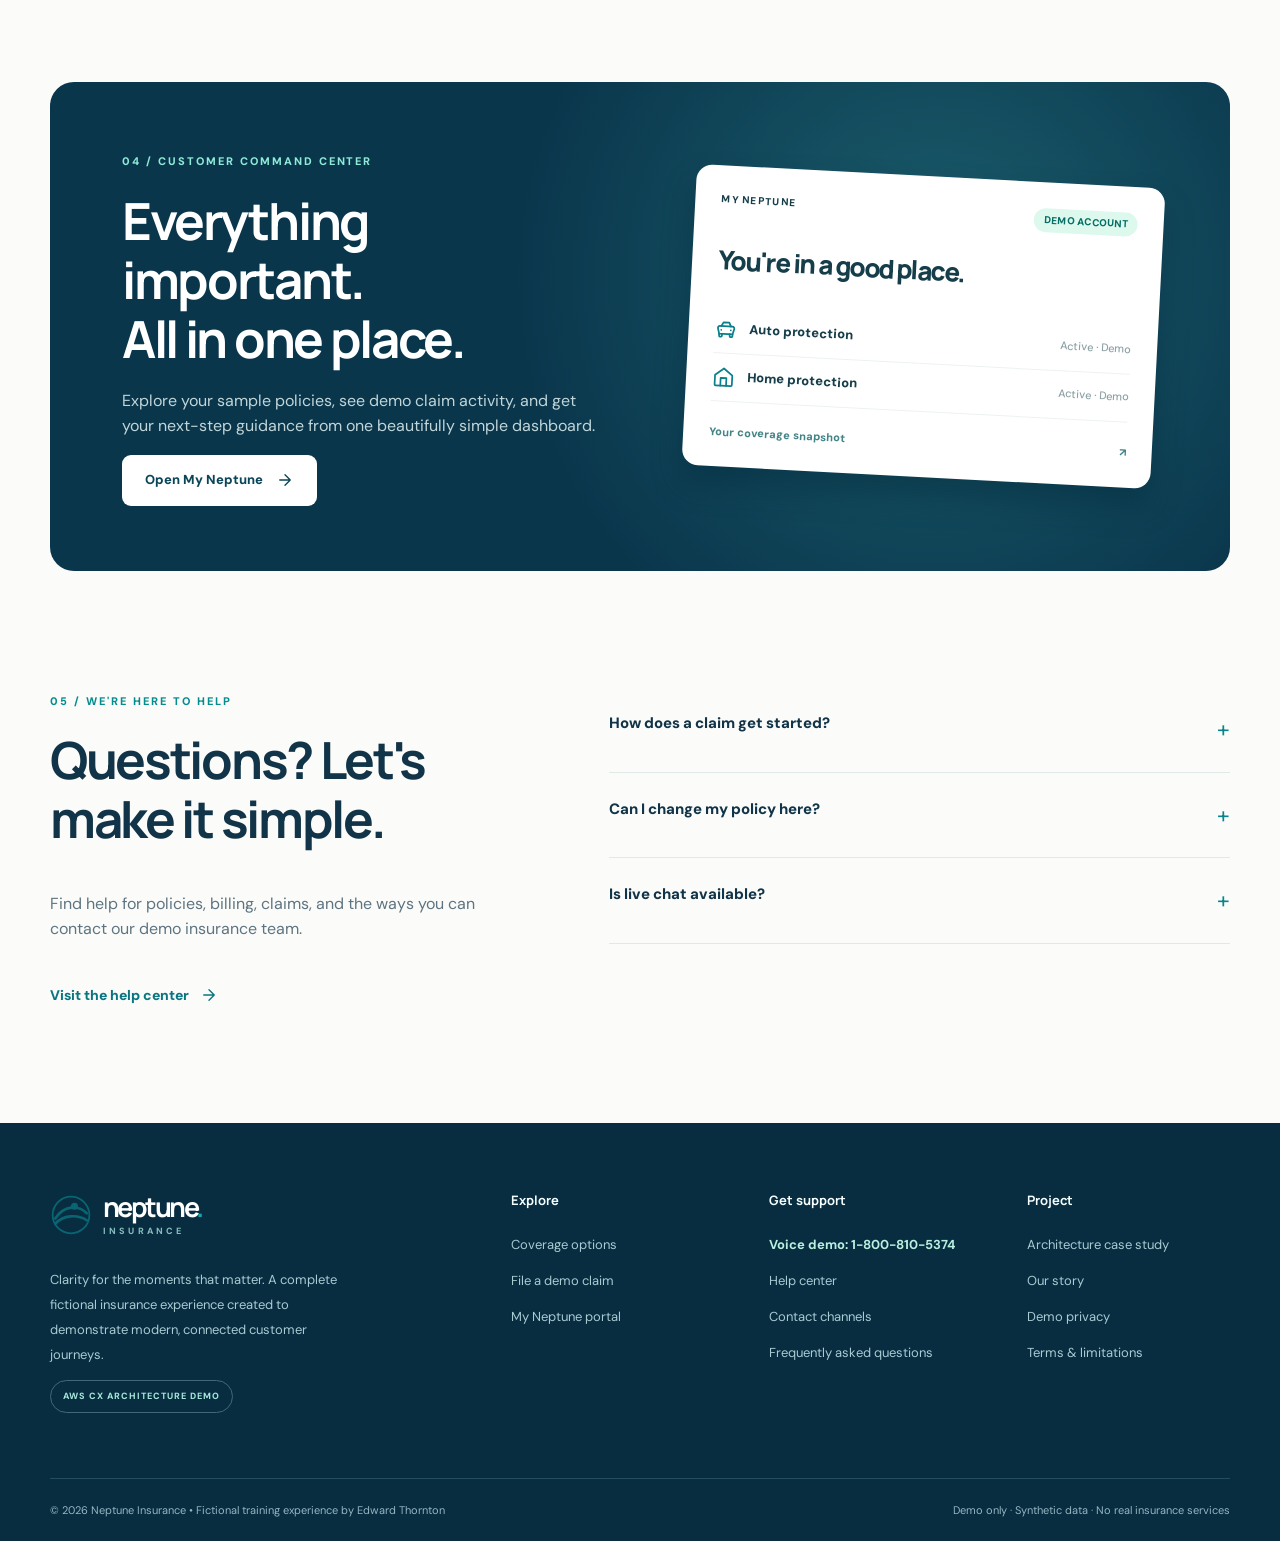
==== commit 72d6af39: "Add Neptune voice demo number and sanitized Day 5 flow export" ====
--- a/neptune-insurance/index.html
+++ b/neptune-insurance/index.html
@@ -1,13 +1,419 @@
 <!doctype html>
-<html lang="en"><head><meta charset="utf-8"><meta name="viewport" content="width=device-width,initial-scale=1"><meta name="theme-color" content="#092a42"><meta name="description" content="Neptune Insurance is a fictional insurance customer experience demonstration powered by an AWS architecture project."><title>Home | Neptune Insurance — Demo</title><link rel="icon" type="image/svg+xml" href="assets/neptune-mark.svg"><link rel="preconnect" href="https://fonts.googleapis.com"><link rel="preconnect" href="https://fonts.gstatic.com" crossorigin><link href="https://fonts.googleapis.com/css2?family=DM+Sans:wght@400;500;600;700;800&family=Manrope:wght@400;500;600;700;800&display=swap" rel="stylesheet"><link rel="stylesheet" href="assets/styles.css"></head>
-<body data-page="home"><a href="#main" class="skip">Skip to content</a><div class="demo-strip"><div class="container"><span class="strip-dot"></span><strong>INTERACTIVE DEMONSTRATION</strong><span>Neptune Insurance is a fictional company. No real policies, quotes, claims or messaging services are offered.</span><a href="https://hireedwardthornton.click/neptune-insurance.html">Behind the build <svg class="icon" width="14" height="14" viewBox="0 0 24 24" fill="none" stroke="currentColor" stroke-width="1.8" stroke-linecap="round" stroke-linejoin="round" aria-hidden="true"><path d="M5 12h14m-7-7 7 7-7 7"/></svg></a></div></div>
-<header class="site-header"><div class="container head-inner"><a class="brand" href="index.html" aria-label="Neptune Insurance home"><svg class="brand-mark" viewBox="0 0 48 48" fill="none" aria-hidden="true"><circle cx="24" cy="24" r="21" stroke="currentColor" stroke-width="2"/><path d="M6 28c10-15 26-16 36-6M6 34c9-10 25-11 36-4" stroke="currentColor" stroke-width="3" stroke-linecap="round"/><circle cx="28" cy="14" r="4" fill="currentColor"/></svg><span><strong>neptune<span class="brand-period">.</span></strong><small>INSURANCE</small></span></a><nav class="desktop-nav" aria-label="Main navigation"><a href="index.html" class="active" aria-current="page">Home</a><a href="coverage.html" class="" >Coverage</a><a href="claims.html" class="" >Claims center</a><a href="portal.html" class="" >My Neptune</a><a href="support.html" class="" >Support</a><a href="about.html" class="" >Our story</a></nav><div class="head-actions"><a class="nav-account" href="portal.html"><svg class="icon" width="17" height="17" viewBox="0 0 24 24" fill="none" stroke="currentColor" stroke-width="1.8" stroke-linecap="round" stroke-linejoin="round" aria-hidden="true"><circle cx="12" cy="8" r="4"/><path d="M4 21c0-5 3-8 8-8s8 3 8 8"/></svg><span>My Neptune</span></a><button class="menu-toggle" type="button" aria-expanded="false" aria-controls="mobile-nav" aria-label="Open menu"><svg class="icon" width="24" height="24" viewBox="0 0 24 24" fill="none" stroke="currentColor" stroke-width="1.8" stroke-linecap="round" stroke-linejoin="round" aria-hidden="true"><path d="M4 7h16M4 12h16M4 17h16"/></svg></button></div></div><nav class="mobile-nav" id="mobile-nav" aria-label="Mobile navigation"><a href="index.html" class="active" aria-current="page">Home</a><a href="coverage.html" class="" >Coverage</a><a href="claims.html" class="" >Claims center</a><a href="portal.html" class="" >My Neptune</a><a href="support.html" class="" >Support</a><a href="about.html" class="" >Our story</a></nav></header>
-<main id="main"><section class="hero"><div class="container hero-grid"><div class="hero-copy"><div class="eyebrow with-line"><span class="mint-dot"></span> HERE FOR YOUR NEXT CHAPTER</div><h1>More life.<br><em>Less worry.</em></h1><p class="hero-lead">Your world is always moving. Protection should feel simple, personal, and ready for whatever comes next.</p><div class="hero-actions"><a class="btn btn-primary" href="coverage.html">Find your coverage <svg class="icon" width="18" height="18" viewBox="0 0 24 24" fill="none" stroke="currentColor" stroke-width="1.8" stroke-linecap="round" stroke-linejoin="round" aria-hidden="true"><path d="M5 12h14m-7-7 7 7-7 7"/></svg></a><a class="btn btn-outline" href="claims.html">Start a demo claim</a></div><div class="hero-proof"><span><svg class="icon" width="18" height="18" viewBox="0 0 24 24" fill="none" stroke="currentColor" stroke-width="1.8" stroke-linecap="round" stroke-linejoin="round" aria-hidden="true"><path d="M12 22s8-4 8-10V5l-8-3-8 3v7c0 6 8 10 8 10Z"/><path d="m9 12 2 2 4-4"/></svg> Thoughtful protection</span><span><svg class="icon" width="18" height="18" viewBox="0 0 24 24" fill="none" stroke="currentColor" stroke-width="1.8" stroke-linecap="round" stroke-linejoin="round" aria-hidden="true"><path d="M21 11.5a8.5 8.5 0 0 1-8.5 8.5 9 9 0 0 1-4-.9L3 21l1.9-5.5a9 9 0 1 1 16.1-4Z"/></svg> Connected experiences</span></div></div><div class="hero-art" aria-label="Illustrated coastal home and vehicle with insurance summary card"><div class="hero-sun"></div><div class="hero-glow"></div><svg class="landscape" viewBox="0 0 680 550" role="img" aria-label="Modern house by a serene coast"><defs><linearGradient id="hill" x1="0" y1="0" x2="0" y2="1"><stop stop-color="#1A8E98"/><stop offset="1" stop-color="#075B74"/></linearGradient><linearGradient id="water" x1="0" y1="0" x2="1" y2="1"><stop stop-color="#9CE6E0"/><stop offset="1" stop-color="#1CB8B3"/></linearGradient></defs><path d="M-20 393Q140 335 280 386T700 374V550H-20Z" fill="url(#water)"/><path d="M-20 420q160-58 330-5t390-15v150H-20Z" fill="url(#hill)"/><path d="M60 413q210-20 400 15" stroke="#B9F0EA" opacity=".45" stroke-width="3" fill="none"/><g transform="translate(206 154)"><path d="M15 141 140 36l130 105" fill="#092C44"/><path d="M35 139 140 54l112 85v176H35Z" fill="#F7F6F0"/><path d="M116 206h66v109h-66Z" fill="#0C4A62"/><path d="M49 159h53v58H49Z" fill="#84D8D4"/><path d="M197 159h40v58h-40Z" fill="#84D8D4"/><path d="M29 142h229" stroke="#E2EBEA" stroke-width="8"/><path d="M148 54v-33h42v65" fill="#0B3C53"/><path d="M70 160v57m-20-29h52M216 159v57m-19-29h40" stroke="#EAF8F3" stroke-width="4"/><circle cx="171" cy="263" r="3" fill="#A8DCD3"/></g><g transform="translate(42 348)"><path d="M46 56q20-43 71-43h75q45 1 70 43l26 8v42H11V65Z" fill="#E2F4F2"/><path d="M111 18h79q33 2 53 38H74q15-36 37-38Z" fill="#0C4659"/><path d="M29 101h244" stroke="#073949" stroke-width="6"/><circle cx="74" cy="105" r="21" fill="#073647"/><circle cx="225" cy="105" r="21" fill="#073647"/><circle cx="74" cy="105" r="9" fill="#ADCAC9"/><circle cx="225" cy="105" r="9" fill="#ADCAC9"/></g><g fill="#0B5569"><path d="M552 335c-12-64 1-101 14-123 6 47 12 90 5 131Z"/><path d="M546 278c-34-31-39-52-34-76 27 23 41 45 44 76ZM579 272c35-38 44-60 46-83-31 24-45 45-46 83Z"/></g></svg><div class="floating-card float-policy"><span class="small-label">YOUR WORLD, COVERED</span><div class="floating-icon"><svg class="icon" width="23" height="23" viewBox="0 0 24 24" fill="none" stroke="currentColor" stroke-width="1.8" stroke-linecap="round" stroke-linejoin="round" aria-hidden="true"><path d="M12 22s8-4 8-10V5l-8-3-8 3v7c0 6 8 10 8 10Z"/><path d="m9 12 2 2 4-4"/></svg></div><strong>More confidence.<br>Every day.</strong><div class="tiny-progress"><i></i></div></div><div class="float-tag"><svg class="icon" width="16" height="16" viewBox="0 0 24 24" fill="none" stroke="currentColor" stroke-width="1.8" stroke-linecap="round" stroke-linejoin="round" aria-hidden="true"><path d="m4 12 5 5L20 6"/></svg> Coverage that moves with you</div></div></div><div class="container hero-bottom"><span>MADE FOR REAL-LIFE MOMENTS</span><span>HOME <b>·</b> AUTO <b>·</b> RENTERS <b>·</b> EVERYDAY SUPPORT</span><span>EXPLORE BELOW ↓</span></div></section>
-<section class="section-pad"><div class="container"><div class="section-heading"><span class="eyebrow">01 / BETTER COVERAGE, LESS COMPLEXITY</span><h2>Your life. Your kind of protection.</h2><p>Discover flexible coverage categories through a fictional insurance experience designed around real customer needs.</p></div><div class="coverage-grid"><a class="coverage-tile" href="coverage.html#auto"><div class="tile-icon"><svg class="icon" width="29" height="29" viewBox="0 0 24 24" fill="none" stroke="currentColor" stroke-width="1.8" stroke-linecap="round" stroke-linejoin="round" aria-hidden="true"><path d="M5 17h14l1.5-5.5a2 2 0 0 0-1.9-2.5H5.4a2 2 0 0 0-1.9 2.5L5 17Z"/><path d="M7 9 9 5h6l2 4M5 17v2a1 1 0 0 0 1 1h1a1 1 0 0 0 1-1v-2m8 0v2a1 1 0 0 0 1 1h1a1 1 0 0 0 1-1v-2M7 13h.01M17 13h.01"/></svg></div><span class="tile-num">01</span><h3>Auto insurance</h3><p>For commutes, new roads, and everything in between.</p><span class="tile-link">Explore auto <svg class="icon" width="18" height="18" viewBox="0 0 24 24" fill="none" stroke="currentColor" stroke-width="1.8" stroke-linecap="round" stroke-linejoin="round" aria-hidden="true"><path d="M5 12h14m-7-7 7 7-7 7"/></svg></span><div class="tile-art auto-art"><div class="art-road"></div><div class="art-car">▰</div></div></a><a class="coverage-tile" href="coverage.html#home"><div class="tile-icon"><svg class="icon" width="29" height="29" viewBox="0 0 24 24" fill="none" stroke="currentColor" stroke-width="1.8" stroke-linecap="round" stroke-linejoin="round" aria-hidden="true"><path d="m3 10 9-7 9 7v10a1 1 0 0 1-1 1H4a1 1 0 0 1-1-1V10Z"/><path d="M9 21v-8h6v8"/></svg></div><span class="tile-num">02</span><h3>Home insurance</h3><p>Feel good about the place where your story happens.</p><span class="tile-link">Explore home <svg class="icon" width="18" height="18" viewBox="0 0 24 24" fill="none" stroke="currentColor" stroke-width="1.8" stroke-linecap="round" stroke-linejoin="round" aria-hidden="true"><path d="M5 12h14m-7-7 7 7-7 7"/></svg></span><div class="tile-art home-art"><div class="art-house">⌂</div></div></a><a class="coverage-tile" href="coverage.html#renters"><div class="tile-icon"><svg class="icon" width="29" height="29" viewBox="0 0 24 24" fill="none" stroke="currentColor" stroke-width="1.8" stroke-linecap="round" stroke-linejoin="round" aria-hidden="true"><circle cx="8" cy="15" r="4"/><path d="m11 12 9-9 2 2-3 3 2 2-3 3-2-2-3 3"/></svg></div><span class="tile-num">03</span><h3>Renters insurance</h3><p>Protection for the things that make a space yours.</p><span class="tile-link">Explore renters <svg class="icon" width="18" height="18" viewBox="0 0 24 24" fill="none" stroke="currentColor" stroke-width="1.8" stroke-linecap="round" stroke-linejoin="round" aria-hidden="true"><path d="M5 12h14m-7-7 7 7-7 7"/></svg></span><div class="tile-art renters-art"><div class="art-circle"></div></div></a></div></div></section>
-<section class="feature-band"><div class="container feature-grid"><div class="feature-art"><span class="image-stamp">NEPTUNE / ALWAYS CONNECTED</span><div class="feature-circle"><div class="feature-orbit"><div class="orbit-core"><svg class="icon" width="45" height="45" viewBox="0 0 24 24" fill="none" stroke="currentColor" stroke-width="1.8" stroke-linecap="round" stroke-linejoin="round" aria-hidden="true"><path d="M12 22s8-4 8-10V5l-8-3-8 3v7c0 6 8 10 8 10Z"/><path d="m9 12 2 2 4-4"/></svg></div><span class="orbit-icon oi-1"><svg class="icon" width="22" height="22" viewBox="0 0 24 24" fill="none" stroke="currentColor" stroke-width="1.8" stroke-linecap="round" stroke-linejoin="round" aria-hidden="true"><path d="M22 16.9v3a2 2 0 0 1-2.2 2A19.8 19.8 0 0 1 2.1 4.2 2 2 0 0 1 4.1 2h3a2 2 0 0 1 2 1.7c.13 1.08.38 2.12.74 3.1a2 2 0 0 1-.45 2.12L8.1 10.2a16 16 0 0 0 5.7 5.7l1.28-1.29a2 2 0 0 1 2.12-.44c.98.36 2.02.61 3.1.74a2 2 0 0 1 1.7 1.69Z"/></svg></span><span class="orbit-icon oi-2"><svg class="icon" width="22" height="22" viewBox="0 0 24 24" fill="none" stroke="currentColor" stroke-width="1.8" stroke-linecap="round" stroke-linejoin="round" aria-hidden="true"><path d="M21 11.5a8.5 8.5 0 0 1-8.5 8.5 9 9 0 0 1-4-.9L3 21l1.9-5.5a9 9 0 1 1 16.1-4Z"/></svg></span><span class="orbit-icon oi-3"><svg class="icon" width="22" height="22" viewBox="0 0 24 24" fill="none" stroke="currentColor" stroke-width="1.8" stroke-linecap="round" stroke-linejoin="round" aria-hidden="true"><rect x="2" y="4" width="20" height="16" rx="3"/><path d="m3 6 9 7 9-7"/></svg></span><span class="orbit-icon oi-4"><svg class="icon" width="22" height="22" viewBox="0 0 24 24" fill="none" stroke="currentColor" stroke-width="1.8" stroke-linecap="round" stroke-linejoin="round" aria-hidden="true"><path d="M14 2H6a2 2 0 0 0-2 2v16a2 2 0 0 0 2 2h12a2 2 0 0 0 2-2V8Z"/><path d="M14 2v6h6M8 13h8M8 17h6"/></svg></span></div></div><div class="feature-note">ONE CUSTOMER STORY <span>→</span> MULTIPLE WAYS TO CONNECT</div></div><div class="feature-copy"><span class="eyebrow">02 / SUPPORT THAT UNDERSTANDS</span><h2>A better experience, at every turn.</h2><p>Questions, policy updates, new claims, and follow-ups belong in one connected journey. Neptune's experience is designed to make the next step feel clear.</p><div class="feature-points"><div><svg class="icon" width="18" height="18" viewBox="0 0 24 24" fill="none" stroke="currentColor" stroke-width="1.8" stroke-linecap="round" stroke-linejoin="round" aria-hidden="true"><path d="m4 12 5 5L20 6"/></svg> Start a claim with a guided flow</div><div><svg class="icon" width="18" height="18" viewBox="0 0 24 24" fill="none" stroke="currentColor" stroke-width="1.8" stroke-linecap="round" stroke-linejoin="round" aria-hidden="true"><path d="m4 12 5 5L20 6"/></svg> Review sample policy details in your portal</div><div><svg class="icon" width="18" height="18" viewBox="0 0 24 24" fill="none" stroke="currentColor" stroke-width="1.8" stroke-linecap="round" stroke-linejoin="round" aria-hidden="true"><path d="m4 12 5 5L20 6"/></svg> Get help in the channel that works for you</div></div><a class="btn btn-dark" href="support.html">Explore customer support <svg class="icon" width="18" height="18" viewBox="0 0 24 24" fill="none" stroke="currentColor" stroke-width="1.8" stroke-linecap="round" stroke-linejoin="round" aria-hidden="true"><path d="M5 12h14m-7-7 7 7-7 7"/></svg></a></div></div></section>
-<section class="section-pad process"><div class="container"><div class="section-heading"><span class="eyebrow">03 / THE CLAIMS JOURNEY</span><h2>Less guessing. More moving forward.</h2><p>We believe the claims experience should help you understand what comes next.</p></div><div class="steps-grid"><div class="step"><span class="step-num">01</span><div class="step-line"></div><h3>Tell us what happened</h3><p>Walk through a guided first notice of loss (FNOL) in our safe, fictional demo.</p></div><div class="step"><span class="step-num">02</span><div class="step-line"></div><h3>Get a reference</h3><p>Receive a simulated claim reference that you can check in the demo portal.</p></div><div class="step"><span class="step-num">03</span><div class="step-line"></div><h3>Follow the journey</h3><p>See how status updates and connected support are designed to work together.</p></div></div><a class="text-action" href="claims.html">Experience the claims center <svg class="icon" width="19" height="19" viewBox="0 0 24 24" fill="none" stroke="currentColor" stroke-width="1.8" stroke-linecap="round" stroke-linejoin="round" aria-hidden="true"><path d="M5 12h14m-7-7 7 7-7 7"/></svg></a></div></section>
-<section class="container"><div class="portal-promo"><div><span class="eyebrow">04 / CUSTOMER COMMAND CENTER</span><h2>Everything important.<br>All in one place.</h2><p>Explore your sample policies, see demo claim activity, and get your next-step guidance from one beautifully simple dashboard.</p><a href="portal.html" class="btn btn-white">Open My Neptune <svg class="icon" width="18" height="18" viewBox="0 0 24 24" fill="none" stroke="currentColor" stroke-width="1.8" stroke-linecap="round" stroke-linejoin="round" aria-hidden="true"><path d="M5 12h14m-7-7 7 7-7 7"/></svg></a></div><div class="portal-promo-card"><div class="mini-card-top"><span>MY NEPTUNE</span><span class="status-pill mint">DEMO ACCOUNT</span></div><div class="mini-balance">You're in a good place.</div><div class="mini-policy"><svg class="icon" width="23" height="23" viewBox="0 0 24 24" fill="none" stroke="currentColor" stroke-width="1.8" stroke-linecap="round" stroke-linejoin="round" aria-hidden="true"><path d="M5 17h14l1.5-5.5a2 2 0 0 0-1.9-2.5H5.4a2 2 0 0 0-1.9 2.5L5 17Z"/><path d="M7 9 9 5h6l2 4M5 17v2a1 1 0 0 0 1 1h1a1 1 0 0 0 1-1v-2m8 0v2a1 1 0 0 0 1 1h1a1 1 0 0 0 1-1v-2M7 13h.01M17 13h.01"/></svg> Auto protection <span>Active · Demo</span></div><div class="mini-policy"><svg class="icon" width="23" height="23" viewBox="0 0 24 24" fill="none" stroke="currentColor" stroke-width="1.8" stroke-linecap="round" stroke-linejoin="round" aria-hidden="true"><path d="m3 10 9-7 9 7v10a1 1 0 0 1-1 1H4a1 1 0 0 1-1-1V10Z"/><path d="M9 21v-8h6v8"/></svg> Home protection <span>Active · Demo</span></div><div class="mini-card-foot">Your coverage snapshot <span>↗</span></div></div></div></section>
-<section class="section-pad faq-home"><div class="container faq-home-grid"><div><span class="eyebrow">05 / WE'RE HERE TO HELP</span><h2>Questions? Let's make it simple.</h2><p>Find help for policies, billing, claims, and the ways you can contact our demo insurance team.</p><a class="text-action" href="support.html">Visit the help center <svg class="icon" width="18" height="18" viewBox="0 0 24 24" fill="none" stroke="currentColor" stroke-width="1.8" stroke-linecap="round" stroke-linejoin="round" aria-hidden="true"><path d="M5 12h14m-7-7 7 7-7 7"/></svg></a></div><div class="faq-mini"><details><summary>How does a claim get started? <span>+</span></summary><p>Start in our claims center. The demo collects a few non-sensitive details and returns a sample reference number.</p></details><details><summary>Can I change my policy here? <span>+</span></summary><p>The portal demonstrates policy-service workflows. No real insurance contract is created or modified.</p></details><details><summary>Is live chat available? <span>+</span></summary><p>The site includes a guided assistant preview. Actual Amazon Connect chat will be enabled after the widget is configured and tested.</p></details></div></div></section>
-</main>
-<footer class="footer"><div class="container"><div class="footer-top"><div class="foot-brand"><a class="brand brand-light" href="index.html"><svg class="brand-mark" viewBox="0 0 48 48" fill="none" aria-hidden="true"><circle cx="24" cy="24" r="21" stroke="currentColor" stroke-width="2"/><path d="M6 28c10-15 26-16 36-6M6 34c9-10 25-11 36-4" stroke="currentColor" stroke-width="3" stroke-linecap="round"/><circle cx="28" cy="14" r="4" fill="currentColor"/></svg><span><strong>neptune<span class="brand-period">.</span></strong><small>INSURANCE</small></span></a><p>Clarity for the moments that matter. A complete fictional insurance experience created to demonstrate modern, connected customer journeys.</p><span class="foot-chip">AWS CX ARCHITECTURE DEMO</span></div><div class="foot-col"><h4>Explore</h4><a href="coverage.html">Coverage options</a><a href="claims.html">File a demo claim</a><a href="portal.html">My Neptune portal</a></div><div class="foot-col"><h4>Get support</h4><a href="support.html">Help center</a><a href="support.html#contact">Contact channels</a><a href="support.html#faq">Frequently asked questions</a></div><div class="foot-col"><h4>Project</h4><a href="https://hireedwardthornton.click/neptune-insurance.html">Architecture case study</a><a href="about.html">Our story</a><a href="privacy.html">Demo privacy</a><a href="terms.html">Terms & limitations</a></div></div><div class="foot-bottom"><span>© 2026 Neptune Insurance • Fictional training experience by Edward Thornton</span><span>Demo only · Synthetic data · No real insurance services</span></div></div></footer>
-<div class="toast" role="status" aria-live="polite"></div><script defer src="assets/site.js"></script></body></html>+<html lang="en">
+
+<head>
+    <meta charset="utf-8">
+    <meta name="viewport" content="width=device-width,initial-scale=1">
+    <meta name="theme-color" content="#092a42">
+    <meta name="description"
+        content="Neptune Insurance is a fictional insurance customer experience demonstration powered by an AWS architecture project.">
+    <title>Home | Neptune Insurance — Demo</title>
+    <link rel="icon" type="image/svg+xml" href="assets/neptune-mark.svg">
+    <link rel="preconnect" href="https://fonts.googleapis.com">
+    <link rel="preconnect" href="https://fonts.gstatic.com" crossorigin>
+    <link
+        href="https://fonts.googleapis.com/css2?family=DM+Sans:wght@400;500;600;700;800&family=Manrope:wght@400;500;600;700;800&display=swap"
+        rel="stylesheet">
+    <link rel="stylesheet" href="assets/styles.css">
+    <meta property="og:type" content="website">
+    <meta property="og:site_name" content="Neptune Insurance — Demonstration">
+    <meta property="og:title" content="Neptune Insurance | More life. Less worry.">
+    <meta property="og:description"
+        content="Explore Neptune Insurance's original customer experience and interactive claims demonstration.">
+    <meta property="og:url" content="https://neptune.hireedwardthornton.click/">
+    <meta property="og:image" content="https://neptune.hireedwardthornton.click/assets/neptune-customer-hero-social-2026.jpg">
+    <meta property="og:image:secure_url" content="https://neptune.hireedwardthornton.click/assets/neptune-customer-hero-social-2026.jpg">
+    <meta property="og:image:type" content="image/jpeg">
+    <meta property="og:image:width" content="1200">
+    <meta property="og:image:height" content="630">
+    <meta property="og:image:alt" content="Neptune Insurance coastal home and car illustration with More life. Less worry. headline">
+    <meta name="twitter:card" content="summary_large_image">
+    <meta name="twitter:image" content="https://neptune.hireedwardthornton.click/assets/neptune-customer-hero-social-2026.jpg">
+    <meta name="twitter:image:alt" content="Neptune Insurance coastal home and car illustration with More life. Less worry. headline">
+</head>
+
+<body data-page="home"><a href="#main" class="skip">Skip to content</a>
+    <div class="demo-strip">
+        <div class="container"><span class="strip-dot"></span><strong>INTERACTIVE DEMONSTRATION</strong><span>Neptune
+                Insurance is a fictional company. No real policies, quotes, claims or messaging services are
+                offered.</span><a href="https://hireedwardthornton.click/neptune-insurance.html">Behind the build <svg
+                    class="icon" width="14" height="14" viewBox="0 0 24 24" fill="none" stroke="currentColor"
+                    stroke-width="1.8" stroke-linecap="round" stroke-linejoin="round" aria-hidden="true">
+                    <path d="M5 12h14m-7-7 7 7-7 7" />
+                </svg></a></div>
+    </div>
+    <header class="site-header">
+        <div class="container head-inner"><a class="brand" href="index.html" aria-label="Neptune Insurance home"><svg
+                    class="brand-mark" viewBox="0 0 48 48" fill="none" aria-hidden="true">
+                    <circle cx="24" cy="24" r="21" stroke="currentColor" stroke-width="2" />
+                    <path d="M6 28c10-15 26-16 36-6M6 34c9-10 25-11 36-4" stroke="currentColor" stroke-width="3"
+                        stroke-linecap="round" />
+                    <circle cx="28" cy="14" r="4" fill="currentColor" />
+                </svg><span><strong>neptune<span
+                            class="brand-period">.</span></strong><small>INSURANCE</small></span></a>
+            <nav class="desktop-nav" aria-label="Main navigation"><a href="index.html" class="active"
+                    aria-current="page">Home</a><a href="coverage.html" class="">Coverage</a><a href="claims.html"
+                    class="">Claims center</a><a href="portal.html" class="">My Neptune</a><a href="support.html"
+                    class="">Support</a><a href="about.html" class="">Our story</a></nav>
+            <div class="head-actions"><a class="nav-account" href="portal.html"><svg class="icon" width="17" height="17"
+                        viewBox="0 0 24 24" fill="none" stroke="currentColor" stroke-width="1.8" stroke-linecap="round"
+                        stroke-linejoin="round" aria-hidden="true">
+                        <circle cx="12" cy="8" r="4" />
+                        <path d="M4 21c0-5 3-8 8-8s8 3 8 8" />
+                    </svg><span>My Neptune</span></a><button class="menu-toggle" type="button" aria-expanded="false"
+                    aria-controls="mobile-nav" aria-label="Open menu"><svg class="icon" width="24" height="24"
+                        viewBox="0 0 24 24" fill="none" stroke="currentColor" stroke-width="1.8" stroke-linecap="round"
+                        stroke-linejoin="round" aria-hidden="true">
+                        <path d="M4 7h16M4 12h16M4 17h16" />
+                    </svg></button></div>
+        </div>
+        <nav class="mobile-nav" id="mobile-nav" aria-label="Mobile navigation"><a href="index.html" class="active"
+                aria-current="page">Home</a><a href="coverage.html" class="">Coverage</a><a href="claims.html"
+                class="">Claims center</a><a href="portal.html" class="">My Neptune</a><a href="support.html"
+                class="">Support</a><a href="about.html" class="">Our story</a></nav>
+    </header>
+    <main id="main">
+        <section class="hero">
+            <div class="container hero-grid">
+                <div class="hero-copy">
+                    <div class="eyebrow with-line"><span class="mint-dot"></span> HERE FOR YOUR NEXT CHAPTER</div>
+                    <h1>More life.<br><em>Less worry.</em></h1>
+                    <p class="hero-lead">Your world is always moving. Protection should feel simple, personal, and ready
+                        for whatever comes next.</p>
+                    <div class="hero-actions"><a class="btn btn-primary" href="coverage.html">Find your coverage <svg
+                                class="icon" width="18" height="18" viewBox="0 0 24 24" fill="none"
+                                stroke="currentColor" stroke-width="1.8" stroke-linecap="round" stroke-linejoin="round"
+                                aria-hidden="true">
+                                <path d="M5 12h14m-7-7 7 7-7 7" />
+                            </svg></a><a class="btn btn-outline" href="claims.html">Start a demo claim</a></div>
+                    <div class="hero-proof"><span><svg class="icon" width="18" height="18" viewBox="0 0 24 24"
+                                fill="none" stroke="currentColor" stroke-width="1.8" stroke-linecap="round"
+                                stroke-linejoin="round" aria-hidden="true">
+                                <path d="M12 22s8-4 8-10V5l-8-3-8 3v7c0 6 8 10 8 10Z" />
+                                <path d="m9 12 2 2 4-4" />
+                            </svg> Thoughtful protection</span><span><svg class="icon" width="18" height="18"
+                                viewBox="0 0 24 24" fill="none" stroke="currentColor" stroke-width="1.8"
+                                stroke-linecap="round" stroke-linejoin="round" aria-hidden="true">
+                                <path
+                                    d="M21 11.5a8.5 8.5 0 0 1-8.5 8.5 9 9 0 0 1-4-.9L3 21l1.9-5.5a9 9 0 1 1 16.1-4Z" />
+                            </svg> Connected experiences</span></div>
+                </div>
+                <div class="hero-art" aria-label="Illustrated coastal home and vehicle with insurance summary card">
+                    <div class="hero-sun"></div>
+                    <div class="hero-glow"></div><svg class="landscape" viewBox="0 0 680 550" role="img"
+                        aria-label="Modern house by a serene coast">
+                        <defs>
+                            <linearGradient id="hill" x1="0" y1="0" x2="0" y2="1">
+                                <stop stop-color="#1A8E98" />
+                                <stop offset="1" stop-color="#075B74" />
+                            </linearGradient>
+                            <linearGradient id="water" x1="0" y1="0" x2="1" y2="1">
+                                <stop stop-color="#9CE6E0" />
+                                <stop offset="1" stop-color="#1CB8B3" />
+                            </linearGradient>
+                        </defs>
+                        <path d="M-20 393Q140 335 280 386T700 374V550H-20Z" fill="url(#water)" />
+                        <path d="M-20 420q160-58 330-5t390-15v150H-20Z" fill="url(#hill)" />
+                        <path d="M60 413q210-20 400 15" stroke="#B9F0EA" opacity=".45" stroke-width="3" fill="none" />
+                        <g transform="translate(206 154)">
+                            <path d="M15 141 140 36l130 105" fill="#092C44" />
+                            <path d="M35 139 140 54l112 85v176H35Z" fill="#F7F6F0" />
+                            <path d="M116 206h66v109h-66Z" fill="#0C4A62" />
+                            <path d="M49 159h53v58H49Z" fill="#84D8D4" />
+                            <path d="M197 159h40v58h-40Z" fill="#84D8D4" />
+                            <path d="M29 142h229" stroke="#E2EBEA" stroke-width="8" />
+                            <path d="M148 54v-33h42v65" fill="#0B3C53" />
+                            <path d="M70 160v57m-20-29h52M216 159v57m-19-29h40" stroke="#EAF8F3" stroke-width="4" />
+                            <circle cx="171" cy="263" r="3" fill="#A8DCD3" />
+                        </g>
+                        <g transform="translate(42 348)">
+                            <path d="M46 56q20-43 71-43h75q45 1 70 43l26 8v42H11V65Z" fill="#E2F4F2" />
+                            <path d="M111 18h79q33 2 53 38H74q15-36 37-38Z" fill="#0C4659" />
+                            <path d="M29 101h244" stroke="#073949" stroke-width="6" />
+                            <circle cx="74" cy="105" r="21" fill="#073647" />
+                            <circle cx="225" cy="105" r="21" fill="#073647" />
+                            <circle cx="74" cy="105" r="9" fill="#ADCAC9" />
+                            <circle cx="225" cy="105" r="9" fill="#ADCAC9" />
+                        </g>
+                        <g fill="#0B5569">
+                            <path d="M552 335c-12-64 1-101 14-123 6 47 12 90 5 131Z" />
+                            <path
+                                d="M546 278c-34-31-39-52-34-76 27 23 41 45 44 76ZM579 272c35-38 44-60 46-83-31 24-45 45-46 83Z" />
+                        </g>
+                    </svg>
+                    <div class="floating-card float-policy"><span class="small-label">YOUR WORLD, COVERED</span>
+                        <div class="floating-icon"><svg class="icon" width="23" height="23" viewBox="0 0 24 24"
+                                fill="none" stroke="currentColor" stroke-width="1.8" stroke-linecap="round"
+                                stroke-linejoin="round" aria-hidden="true">
+                                <path d="M12 22s8-4 8-10V5l-8-3-8 3v7c0 6 8 10 8 10Z" />
+                                <path d="m9 12 2 2 4-4" />
+                            </svg></div><strong>More confidence.<br>Every day.</strong>
+                        <div class="tiny-progress"><i></i></div>
+                    </div>
+                    <div class="float-tag"><svg class="icon" width="16" height="16" viewBox="0 0 24 24" fill="none"
+                            stroke="currentColor" stroke-width="1.8" stroke-linecap="round" stroke-linejoin="round"
+                            aria-hidden="true">
+                            <path d="m4 12 5 5L20 6" />
+                        </svg> Coverage that moves with you</div>
+                </div>
+            </div>
+            <div class="container hero-bottom"><span>MADE FOR REAL-LIFE MOMENTS</span><span>HOME <b>·</b> AUTO <b>·</b>
+                    RENTERS <b>·</b> EVERYDAY SUPPORT</span><span>EXPLORE BELOW ↓</span></div>
+        </section>
+        <section class="section-pad">
+            <div class="container">
+                <div class="section-heading"><span class="eyebrow">01 / BETTER COVERAGE, LESS COMPLEXITY</span>
+                    <h2>Your life. Your kind of protection.</h2>
+                    <p>Discover flexible coverage categories through a fictional insurance experience designed around
+                        real customer needs.</p>
+                </div>
+                <div class="coverage-grid"><a class="coverage-tile" href="coverage.html#auto">
+                        <div class="tile-icon"><svg class="icon" width="29" height="29" viewBox="0 0 24 24" fill="none"
+                                stroke="currentColor" stroke-width="1.8" stroke-linecap="round" stroke-linejoin="round"
+                                aria-hidden="true">
+                                <path d="M5 17h14l1.5-5.5a2 2 0 0 0-1.9-2.5H5.4a2 2 0 0 0-1.9 2.5L5 17Z" />
+                                <path
+                                    d="M7 9 9 5h6l2 4M5 17v2a1 1 0 0 0 1 1h1a1 1 0 0 0 1-1v-2m8 0v2a1 1 0 0 0 1 1h1a1 1 0 0 0 1-1v-2M7 13h.01M17 13h.01" />
+                            </svg></div><span class="tile-num">01</span>
+                        <h3>Auto insurance</h3>
+                        <p>For commutes, new roads, and everything in between.</p><span class="tile-link">Explore auto
+                            <svg class="icon" width="18" height="18" viewBox="0 0 24 24" fill="none"
+                                stroke="currentColor" stroke-width="1.8" stroke-linecap="round" stroke-linejoin="round"
+                                aria-hidden="true">
+                                <path d="M5 12h14m-7-7 7 7-7 7" />
+                            </svg></span>
+                        <div class="tile-art auto-art">
+                            <div class="art-road"></div>
+                            <div class="art-car">▰</div>
+                        </div>
+                    </a><a class="coverage-tile" href="coverage.html#home">
+                        <div class="tile-icon"><svg class="icon" width="29" height="29" viewBox="0 0 24 24" fill="none"
+                                stroke="currentColor" stroke-width="1.8" stroke-linecap="round" stroke-linejoin="round"
+                                aria-hidden="true">
+                                <path d="m3 10 9-7 9 7v10a1 1 0 0 1-1 1H4a1 1 0 0 1-1-1V10Z" />
+                                <path d="M9 21v-8h6v8" />
+                            </svg></div><span class="tile-num">02</span>
+                        <h3>Home insurance</h3>
+                        <p>Feel good about the place where your story happens.</p><span class="tile-link">Explore home
+                            <svg class="icon" width="18" height="18" viewBox="0 0 24 24" fill="none"
+                                stroke="currentColor" stroke-width="1.8" stroke-linecap="round" stroke-linejoin="round"
+                                aria-hidden="true">
+                                <path d="M5 12h14m-7-7 7 7-7 7" />
+                            </svg></span>
+                        <div class="tile-art home-art">
+                            <div class="art-house">⌂</div>
+                        </div>
+                    </a><a class="coverage-tile" href="coverage.html#renters">
+                        <div class="tile-icon"><svg class="icon" width="29" height="29" viewBox="0 0 24 24" fill="none"
+                                stroke="currentColor" stroke-width="1.8" stroke-linecap="round" stroke-linejoin="round"
+                                aria-hidden="true">
+                                <circle cx="8" cy="15" r="4" />
+                                <path d="m11 12 9-9 2 2-3 3 2 2-3 3-2-2-3 3" />
+                            </svg></div><span class="tile-num">03</span>
+                        <h3>Renters insurance</h3>
+                        <p>Protection for the things that make a space yours.</p><span class="tile-link">Explore renters
+                            <svg class="icon" width="18" height="18" viewBox="0 0 24 24" fill="none"
+                                stroke="currentColor" stroke-width="1.8" stroke-linecap="round" stroke-linejoin="round"
+                                aria-hidden="true">
+                                <path d="M5 12h14m-7-7 7 7-7 7" />
+                            </svg></span>
+                        <div class="tile-art renters-art">
+                            <div class="art-circle"></div>
+                        </div>
+                    </a></div>
+            </div>
+        </section>
+        <section class="feature-band">
+            <div class="container feature-grid">
+                <div class="feature-art"><span class="image-stamp">NEPTUNE / ALWAYS CONNECTED</span>
+                    <div class="feature-circle">
+                        <div class="feature-orbit">
+                            <div class="orbit-core"><svg class="icon" width="45" height="45" viewBox="0 0 24 24"
+                                    fill="none" stroke="currentColor" stroke-width="1.8" stroke-linecap="round"
+                                    stroke-linejoin="round" aria-hidden="true">
+                                    <path d="M12 22s8-4 8-10V5l-8-3-8 3v7c0 6 8 10 8 10Z" />
+                                    <path d="m9 12 2 2 4-4" />
+                                </svg></div><span class="orbit-icon oi-1"><svg class="icon" width="22" height="22"
+                                    viewBox="0 0 24 24" fill="none" stroke="currentColor" stroke-width="1.8"
+                                    stroke-linecap="round" stroke-linejoin="round" aria-hidden="true">
+                                    <path
+                                        d="M22 16.9v3a2 2 0 0 1-2.2 2A19.8 19.8 0 0 1 2.1 4.2 2 2 0 0 1 4.1 2h3a2 2 0 0 1 2 1.7c.13 1.08.38 2.12.74 3.1a2 2 0 0 1-.45 2.12L8.1 10.2a16 16 0 0 0 5.7 5.7l1.28-1.29a2 2 0 0 1 2.12-.44c.98.36 2.02.61 3.1.74a2 2 0 0 1 1.7 1.69Z" />
+                                </svg></span><span class="orbit-icon oi-2"><svg class="icon" width="22" height="22"
+                                    viewBox="0 0 24 24" fill="none" stroke="currentColor" stroke-width="1.8"
+                                    stroke-linecap="round" stroke-linejoin="round" aria-hidden="true">
+                                    <path
+                                        d="M21 11.5a8.5 8.5 0 0 1-8.5 8.5 9 9 0 0 1-4-.9L3 21l1.9-5.5a9 9 0 1 1 16.1-4Z" />
+                                </svg></span><span class="orbit-icon oi-3"><svg class="icon" width="22" height="22"
+                                    viewBox="0 0 24 24" fill="none" stroke="currentColor" stroke-width="1.8"
+                                    stroke-linecap="round" stroke-linejoin="round" aria-hidden="true">
+                                    <rect x="2" y="4" width="20" height="16" rx="3" />
+                                    <path d="m3 6 9 7 9-7" />
+                                </svg></span><span class="orbit-icon oi-4"><svg class="icon" width="22" height="22"
+                                    viewBox="0 0 24 24" fill="none" stroke="currentColor" stroke-width="1.8"
+                                    stroke-linecap="round" stroke-linejoin="round" aria-hidden="true">
+                                    <path d="M14 2H6a2 2 0 0 0-2 2v16a2 2 0 0 0 2 2h12a2 2 0 0 0 2-2V8Z" />
+                                    <path d="M14 2v6h6M8 13h8M8 17h6" />
+                                </svg></span>
+                        </div>
+                    </div>
+                    <div class="feature-note">ONE CUSTOMER STORY <span>→</span> MULTIPLE WAYS TO CONNECT</div>
+                </div>
+                <div class="feature-copy"><span class="eyebrow">02 / SUPPORT THAT UNDERSTANDS</span>
+                    <h2>A better experience, at every turn.</h2>
+                    <p>Questions, policy updates, new claims, and follow-ups belong in one connected journey. Neptune's
+                        experience is designed to make the next step feel clear.</p>
+                    <div class="feature-points">
+                        <div><svg class="icon" width="18" height="18" viewBox="0 0 24 24" fill="none"
+                                stroke="currentColor" stroke-width="1.8" stroke-linecap="round" stroke-linejoin="round"
+                                aria-hidden="true">
+                                <path d="m4 12 5 5L20 6" />
+                            </svg> Start a claim with a guided flow</div>
+                        <div><svg class="icon" width="18" height="18" viewBox="0 0 24 24" fill="none"
+                                stroke="currentColor" stroke-width="1.8" stroke-linecap="round" stroke-linejoin="round"
+                                aria-hidden="true">
+                                <path d="m4 12 5 5L20 6" />
+                            </svg> Review sample policy details in your portal</div>
+                        <div><svg class="icon" width="18" height="18" viewBox="0 0 24 24" fill="none"
+                                stroke="currentColor" stroke-width="1.8" stroke-linecap="round" stroke-linejoin="round"
+                                aria-hidden="true">
+                                <path d="m4 12 5 5L20 6" />
+                            </svg> Get help in the channel that works for you</div>
+                    </div><a class="btn btn-dark" href="support.html">Explore customer support <svg class="icon"
+                            width="18" height="18" viewBox="0 0 24 24" fill="none" stroke="currentColor"
+                            stroke-width="1.8" stroke-linecap="round" stroke-linejoin="round" aria-hidden="true">
+                            <path d="M5 12h14m-7-7 7 7-7 7" />
+                        </svg></a>
+                    <div class="voice-contact"><span class="eyebrow">TRY THE VOICE DEMO</span><a class="voice-number" href="tel:+18008105374">1-800-810-5374</a><p>Press 1 for Policy Service, 2 for Billing, or 3 for Auto Claims. Fictional insurance demo only.</p></div>
+                </div>
+            </div>
+        </section>
+        <section class="section-pad process">
+            <div class="container">
+                <div class="section-heading"><span class="eyebrow">03 / THE CLAIMS JOURNEY</span>
+                    <h2>Less guessing. More moving forward.</h2>
+                    <p>We believe the claims experience should help you understand what comes next.</p>
+                </div>
+                <div class="steps-grid">
+                    <div class="step"><span class="step-num">01</span>
+                        <div class="step-line"></div>
+                        <h3>Tell us what happened</h3>
+                        <p>Walk through a guided first notice of loss (FNOL) in our safe, fictional demo.</p>
+                    </div>
+                    <div class="step"><span class="step-num">02</span>
+                        <div class="step-line"></div>
+                        <h3>Get a reference</h3>
+                        <p>Receive a simulated claim reference that you can check in the demo portal.</p>
+                    </div>
+                    <div class="step"><span class="step-num">03</span>
+                        <div class="step-line"></div>
+                        <h3>Follow the journey</h3>
+                        <p>See how status updates and connected support are designed to work together.</p>
+                    </div>
+                </div><a class="text-action" href="claims.html">Experience the claims center <svg class="icon"
+                        width="19" height="19" viewBox="0 0 24 24" fill="none" stroke="currentColor" stroke-width="1.8"
+                        stroke-linecap="round" stroke-linejoin="round" aria-hidden="true">
+                        <path d="M5 12h14m-7-7 7 7-7 7" />
+                    </svg></a>
+            </div>
+        </section>
+        <section class="container">
+            <div class="portal-promo">
+                <div><span class="eyebrow">04 / CUSTOMER COMMAND CENTER</span>
+                    <h2>Everything important.<br>All in one place.</h2>
+                    <p>Explore your sample policies, see demo claim activity, and get your next-step guidance from one
+                        beautifully simple dashboard.</p><a href="portal.html" class="btn btn-white">Open My Neptune
+                        <svg class="icon" width="18" height="18" viewBox="0 0 24 24" fill="none" stroke="currentColor"
+                            stroke-width="1.8" stroke-linecap="round" stroke-linejoin="round" aria-hidden="true">
+                            <path d="M5 12h14m-7-7 7 7-7 7" />
+                        </svg></a>
+                </div>
+                <div class="portal-promo-card">
+                    <div class="mini-card-top"><span>MY NEPTUNE</span><span class="status-pill mint">DEMO ACCOUNT</span>
+                    </div>
+                    <div class="mini-balance">You're in a good place.</div>
+                    <div class="mini-policy"><svg class="icon" width="23" height="23" viewBox="0 0 24 24" fill="none"
+                            stroke="currentColor" stroke-width="1.8" stroke-linecap="round" stroke-linejoin="round"
+                            aria-hidden="true">
+                            <path d="M5 17h14l1.5-5.5a2 2 0 0 0-1.9-2.5H5.4a2 2 0 0 0-1.9 2.5L5 17Z" />
+                            <path
+                                d="M7 9 9 5h6l2 4M5 17v2a1 1 0 0 0 1 1h1a1 1 0 0 0 1-1v-2m8 0v2a1 1 0 0 0 1 1h1a1 1 0 0 0 1-1v-2M7 13h.01M17 13h.01" />
+                        </svg> Auto protection <span>Active · Demo</span></div>
+                    <div class="mini-policy"><svg class="icon" width="23" height="23" viewBox="0 0 24 24" fill="none"
+                            stroke="currentColor" stroke-width="1.8" stroke-linecap="round" stroke-linejoin="round"
+                            aria-hidden="true">
+                            <path d="m3 10 9-7 9 7v10a1 1 0 0 1-1 1H4a1 1 0 0 1-1-1V10Z" />
+                            <path d="M9 21v-8h6v8" />
+                        </svg> Home protection <span>Active · Demo</span></div>
+                    <div class="mini-card-foot">Your coverage snapshot <span>↗</span></div>
+                </div>
+            </div>
+        </section>
+        <section class="section-pad faq-home">
+            <div class="container faq-home-grid">
+                <div><span class="eyebrow">05 / WE'RE HERE TO HELP</span>
+                    <h2>Questions? Let's make it simple.</h2>
+                    <p>Find help for policies, billing, claims, and the ways you can contact our demo insurance team.
+                    </p><a class="text-action" href="support.html">Visit the help center <svg class="icon" width="18"
+                            height="18" viewBox="0 0 24 24" fill="none" stroke="currentColor" stroke-width="1.8"
+                            stroke-linecap="round" stroke-linejoin="round" aria-hidden="true">
+                            <path d="M5 12h14m-7-7 7 7-7 7" />
+                        </svg></a>
+                </div>
+                <div class="faq-mini">
+                    <details>
+                        <summary>How does a claim get started? <span>+</span></summary>
+                        <p>Start in our claims center. The demo collects a few non-sensitive details and returns a
+                            sample reference number.</p>
+                    </details>
+                    <details>
+                        <summary>Can I change my policy here? <span>+</span></summary>
+                        <p>The portal demonstrates policy-service workflows. No real insurance contract is created or
+                            modified.</p>
+                    </details>
+                    <details>
+                        <summary>Is live chat available? <span>+</span></summary>
+                        <p>The site includes a guided assistant preview. Actual Amazon Connect chat will be enabled
+                            after the widget is configured and tested.</p>
+                    </details>
+                </div>
+            </div>
+        </section>
+    </main>
+    <footer class="footer">
+        <div class="container">
+            <div class="footer-top">
+                <div class="foot-brand"><a class="brand brand-light" href="index.html"><svg class="brand-mark"
+                            viewBox="0 0 48 48" fill="none" aria-hidden="true">
+                            <circle cx="24" cy="24" r="21" stroke="currentColor" stroke-width="2" />
+                            <path d="M6 28c10-15 26-16 36-6M6 34c9-10 25-11 36-4" stroke="currentColor" stroke-width="3"
+                                stroke-linecap="round" />
+                            <circle cx="28" cy="14" r="4" fill="currentColor" />
+                        </svg><span><strong>neptune<span
+                                    class="brand-period">.</span></strong><small>INSURANCE</small></span></a>
+                    <p>Clarity for the moments that matter. A complete fictional insurance experience created to
+                        demonstrate modern, connected customer journeys.</p><span class="foot-chip">AWS CX ARCHITECTURE
+                        DEMO</span>
+                </div>
+                <div class="foot-col">
+                    <h4>Explore</h4><a href="coverage.html">Coverage options</a><a href="claims.html">File a demo
+                        claim</a><a href="portal.html">My Neptune portal</a>
+                </div>
+                <div class="foot-col">
+                    <h4>Get support</h4><a href="tel:+18008105374">Voice demo: 1-800-810-5374</a><a href="support.html">Help center</a><a href="support.html#contact">Contact
+                        channels</a><a href="support.html#faq">Frequently asked questions</a>
+                </div>
+                <div class="foot-col">
+                    <h4>Project</h4><a href="https://hireedwardthornton.click/neptune-insurance.html">Architecture case
+                        study</a><a href="about.html">Our story</a><a href="privacy.html">Demo privacy</a><a
+                        href="terms.html">Terms & limitations</a>
+                </div>
+            </div>
+            <div class="foot-bottom"><span>© 2026 Neptune Insurance • Fictional training experience by Edward
+                    Thornton</span><span>Demo only · Synthetic data · No real insurance services</span></div>
+        </div>
+    </footer>
+    <div class="toast" role="status" aria-live="polite"></div>
+    <script defer src="assets/site.js"></script>
+</body>
+
+</html>
--- a/neptune-insurance/assets/styles.css
+++ b/neptune-insurance/assets/styles.css
@@ -3,3 +3,6 @@
 @media(max-width:870px){.desktop-nav{display:none}.menu-toggle{display:flex}.mobile-nav.open{display:grid;padding:12px 24px 25px;gap:5px;border-top:1px solid var(--line)}.mobile-nav a{padding:10px 12px;font-weight:700;font-size:14px}.mobile-nav a.active{color:#008c8a;background:#eff8f3;border-radius:8px}.hero-grid{grid-template-columns:1fr;gap:0;min-height:unset}.hero-copy{padding:70px 0 20px}.hero-art{height:500px;max-width:670px;width:100%;margin:auto}.hero h1{font-size:clamp(4rem,10vw,6rem)}.hero-bottom{font-size:9px}.coverage-grid,.support-cards{grid-template-columns:repeat(2,1fr)}.coverage-tile:last-child,.support-card:last-child{grid-column:1/-1}.feature-grid,.product-detail,.estimate-grid,.portal-promo,.faq-home-grid,.dashboard-grid{grid-template-columns:1fr}.product-detail.reverse .product-art{order:0}.portal-promo{padding:45px}.portal-promo-card{max-width:430px}.footer-top{grid-template-columns:2fr 1fr 1fr}.footer-top .foot-col:last-child{grid-column:2/-1}.faq-home-grid{gap:25px}.claim-layout{grid-template-columns:1fr}.claims-aside{display:grid;grid-template-columns:1fr 1fr;gap:15px}.claims-aside .aside-help{grid-column:1/-1}.two-col{gap:40px}.support-orbit{height:290px;width:290px}.page-hero{padding:70px 0}.section-pad{padding:86px 0}}
 @media(max-width:620px){.container{width:calc(100% - 32px)}.demo-strip .container{min-height:40px;gap:8px}.demo-strip strong{font-size:9px}.demo-strip span:not(.strip-dot){font-size:9px}.demo-strip a{display:none}.head-inner{min-height:73px}.brand-mark{width:36px;height:36px}.brand strong{font-size:24px}.nav-account{font-size:0;min-height:43px}.nav-account span{display:none}.hero-copy{padding-top:45px}.hero h1{font-size:clamp(3.6rem,14vw,5.1rem)}.hero-lead{font-size:17px}.hero-art{height:340px}.hero-sun{width:290px;height:290px;top:10px;right:20px}.landscape{width:115%;right:-9%}.float-policy{top:0;width:150px;padding:13px}.float-policy strong{font-size:12px}.small-label{font-size:8px;margin-bottom:5px}.floating-icon{width:32px;height:32px;margin-bottom:8px}.float-tag{bottom:23px;left:0;font-size:10px;padding:9px}.hero-bottom span:last-child{display:none}.hero-bottom{height:60px;line-height:1.5}.section-pad{padding:68px 0}.section-heading h2{font-size:2.15rem}.section-heading p{font-size:15px}.coverage-grid,.support-cards,.steps-grid,.info-tiles,.values-grid,.policy-grid,.form-row{grid-template-columns:1fr}.coverage-tile:last-child,.support-card:last-child{grid-column:auto}.coverage-tile{min-height:315px}.feature-band{padding:65px 0}.feature-art{height:340px}.feature-circle{transform:scale(.77);transform-origin:center;top:27px}.feature-copy h2,.portal-promo h2{font-size:2.25rem}.steps-grid{gap:22px;margin-top:25px}.step-line{display:none}.step h3{margin:14px 0 8px}.portal-promo{padding:35px 25px;gap:25px}.portal-promo-card{padding:18px;transform:none}.mini-policy span{font-size:9px}.footer-top{grid-template-columns:1fr 1fr;gap:35px}.foot-brand{grid-column:1/-1}.footer-top .foot-col:last-child{grid-column:auto}.foot-bottom{display:grid}.page-hero h1{font-size:clamp(2.7rem,12vw,4rem)}.page-hero p{font-size:15px}.page-hero .two-col,.two-col{grid-template-columns:1fr}.page-hero-card{min-height:280px;padding:30px}.product-detail{gap:25px}.product-art{height:270px}.product-content h2{font-size:2.1rem}.estimate-grid{gap:28px}.estimate-card{padding:23px}.step-node{gap:5px;font-size:10px}.step-node b{width:30px;height:30px}.step-node:not(:last-child):after{display:none}.form-panel{padding:23px;min-height:400px}.claim-step h2{font-size:26px}.form-actions{flex-wrap:wrap}.form-actions>span{flex-basis:100%}.claims-aside{display:block}.portal-head{padding:55px 0}.portal-avatar{display:none}.portal-notice{font-size:12px}.dashboard-section-header{align-items:flex-start}.dashboard-section-header .text-action{font-size:11px}.welcome-panel{margin-top:10px}.support-orbit{display:none}.support-card{min-height:295px}.chat-shell{padding:0}.chat-pane{width:100%;border-radius:20px 20px 0 0}.chat-messages{height:min(58vh,440px)}.legal h2{font-size:21px}.statement{padding:28px}}
 @media(prefers-reduced-motion:reduce){*,*:before,*:after{scroll-behavior:auto!important;transition:none!important;animation:none!important}}
+
+/* Shared voice demo contact details. */
+.voice-contact{margin-top:24px;padding-top:22px;border-top:1px solid #cfe3dc}.voice-contact .eyebrow{display:block}.voice-number{display:block;width:fit-content;max-width:100%;margin:10px 0;color:#087986;font-family:Manrope,sans-serif;font-size:clamp(1.25rem,3vw,1.7rem);font-weight:800;line-height:1.4;white-space:nowrap}.voice-number:hover,.voice-number:focus-visible{text-decoration:underline}.voice-contact p{font-size:13px;line-height:1.75;margin:0}.claims-aside .voice-contact{margin-top:0;padding-top:27px}.foot-col a[href^="tel:"]{color:#b9f0df;font-weight:700}
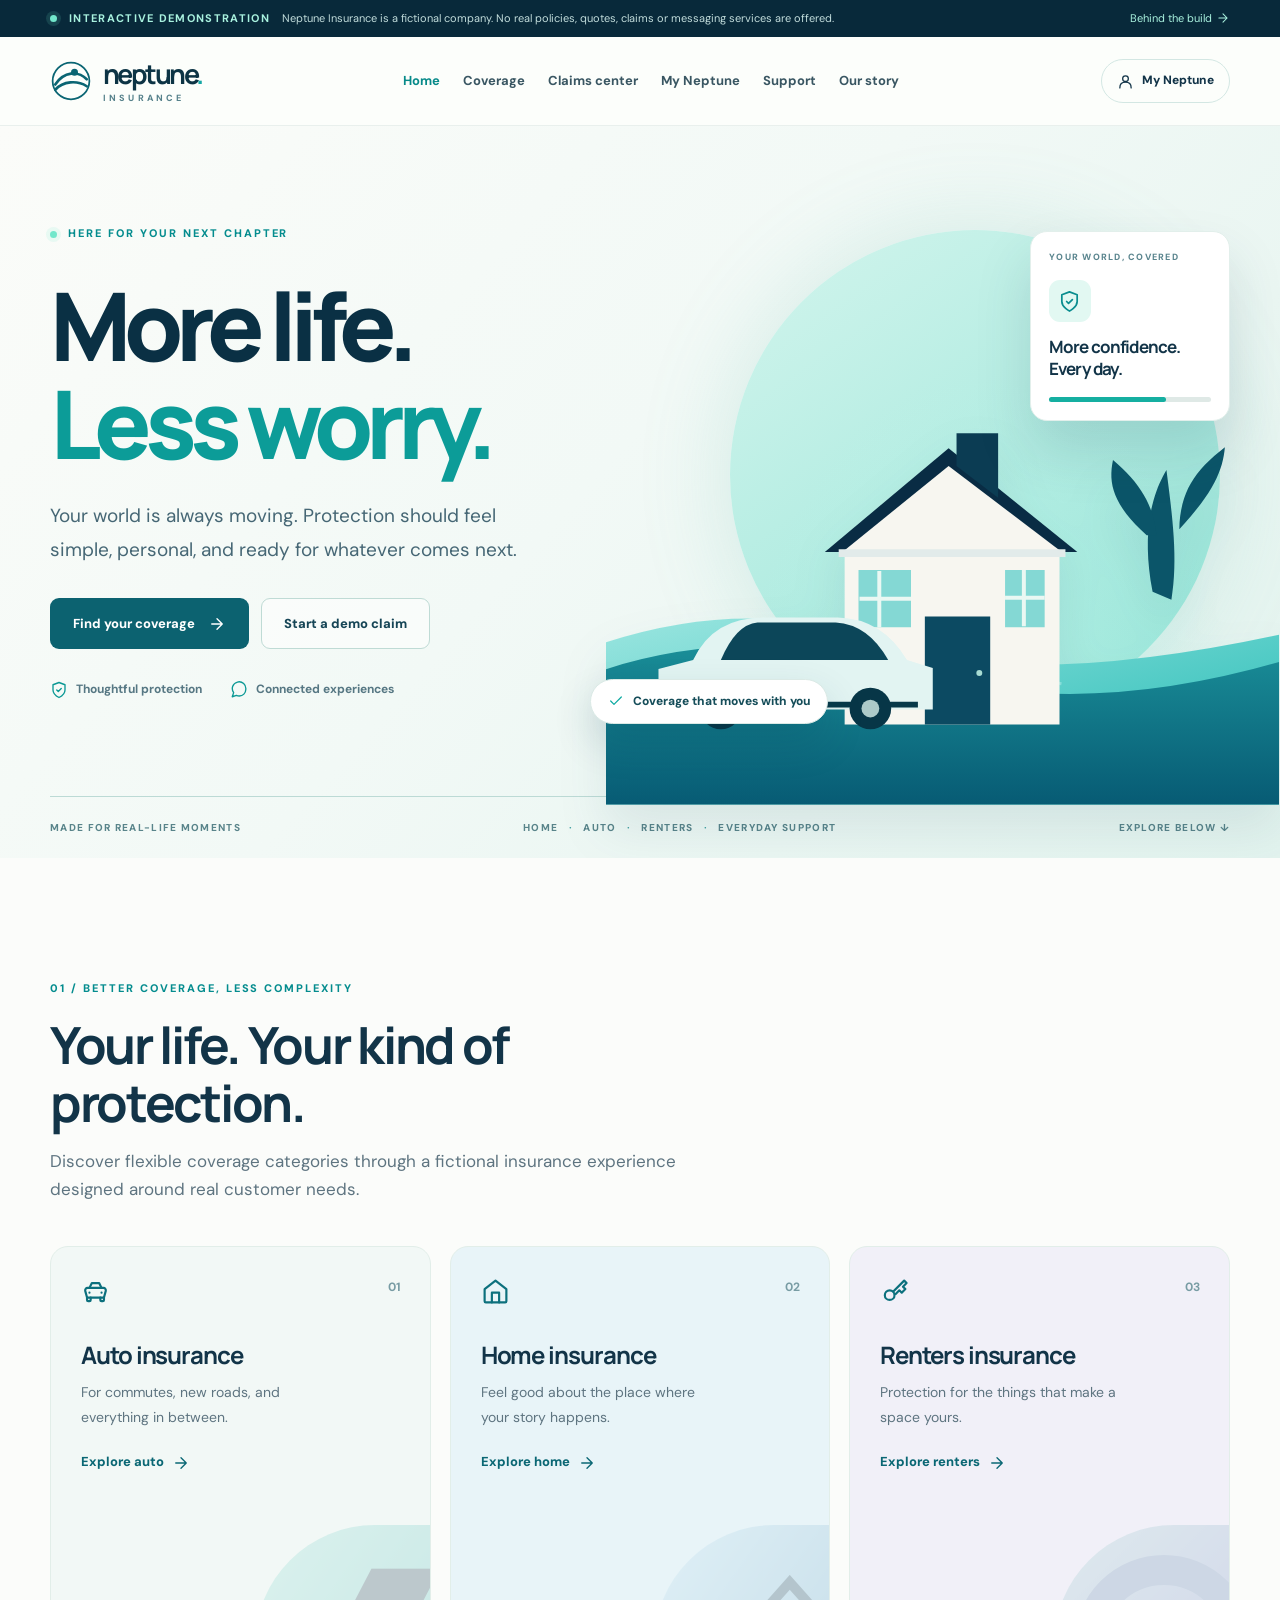
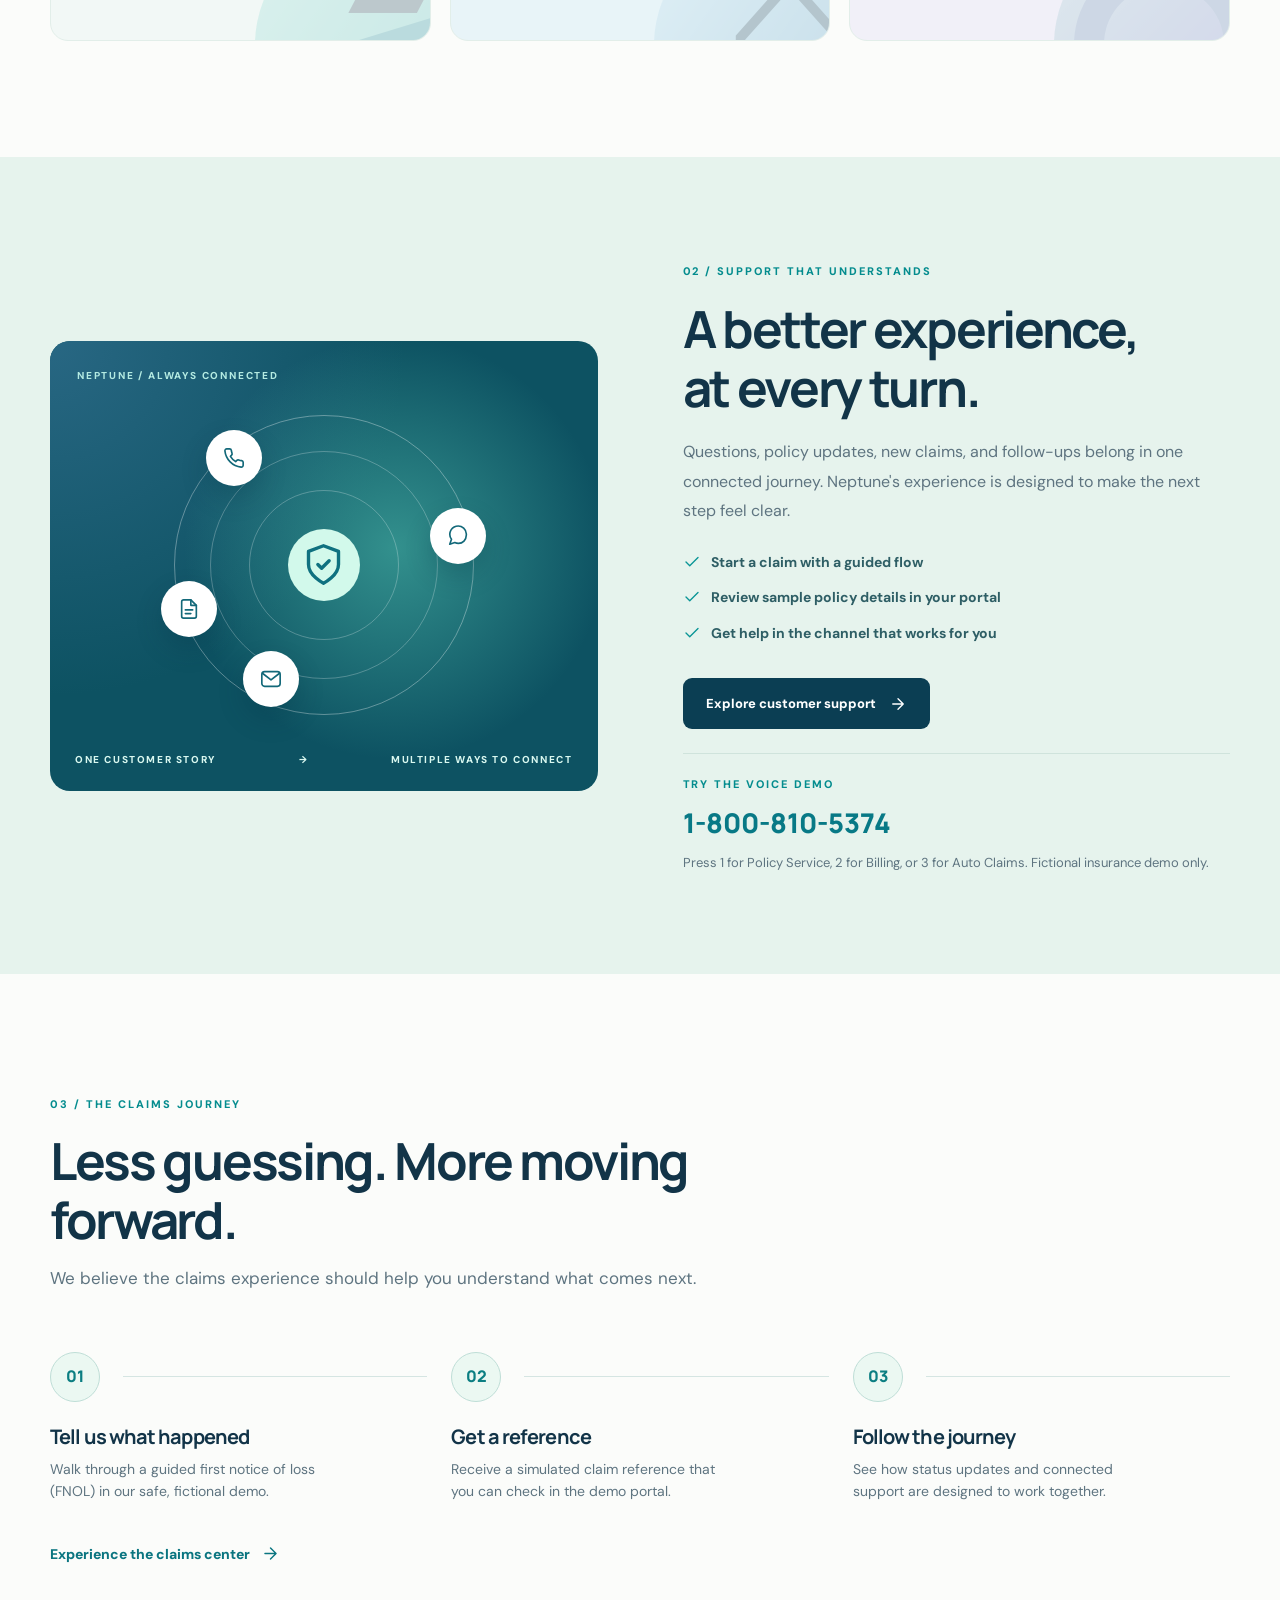
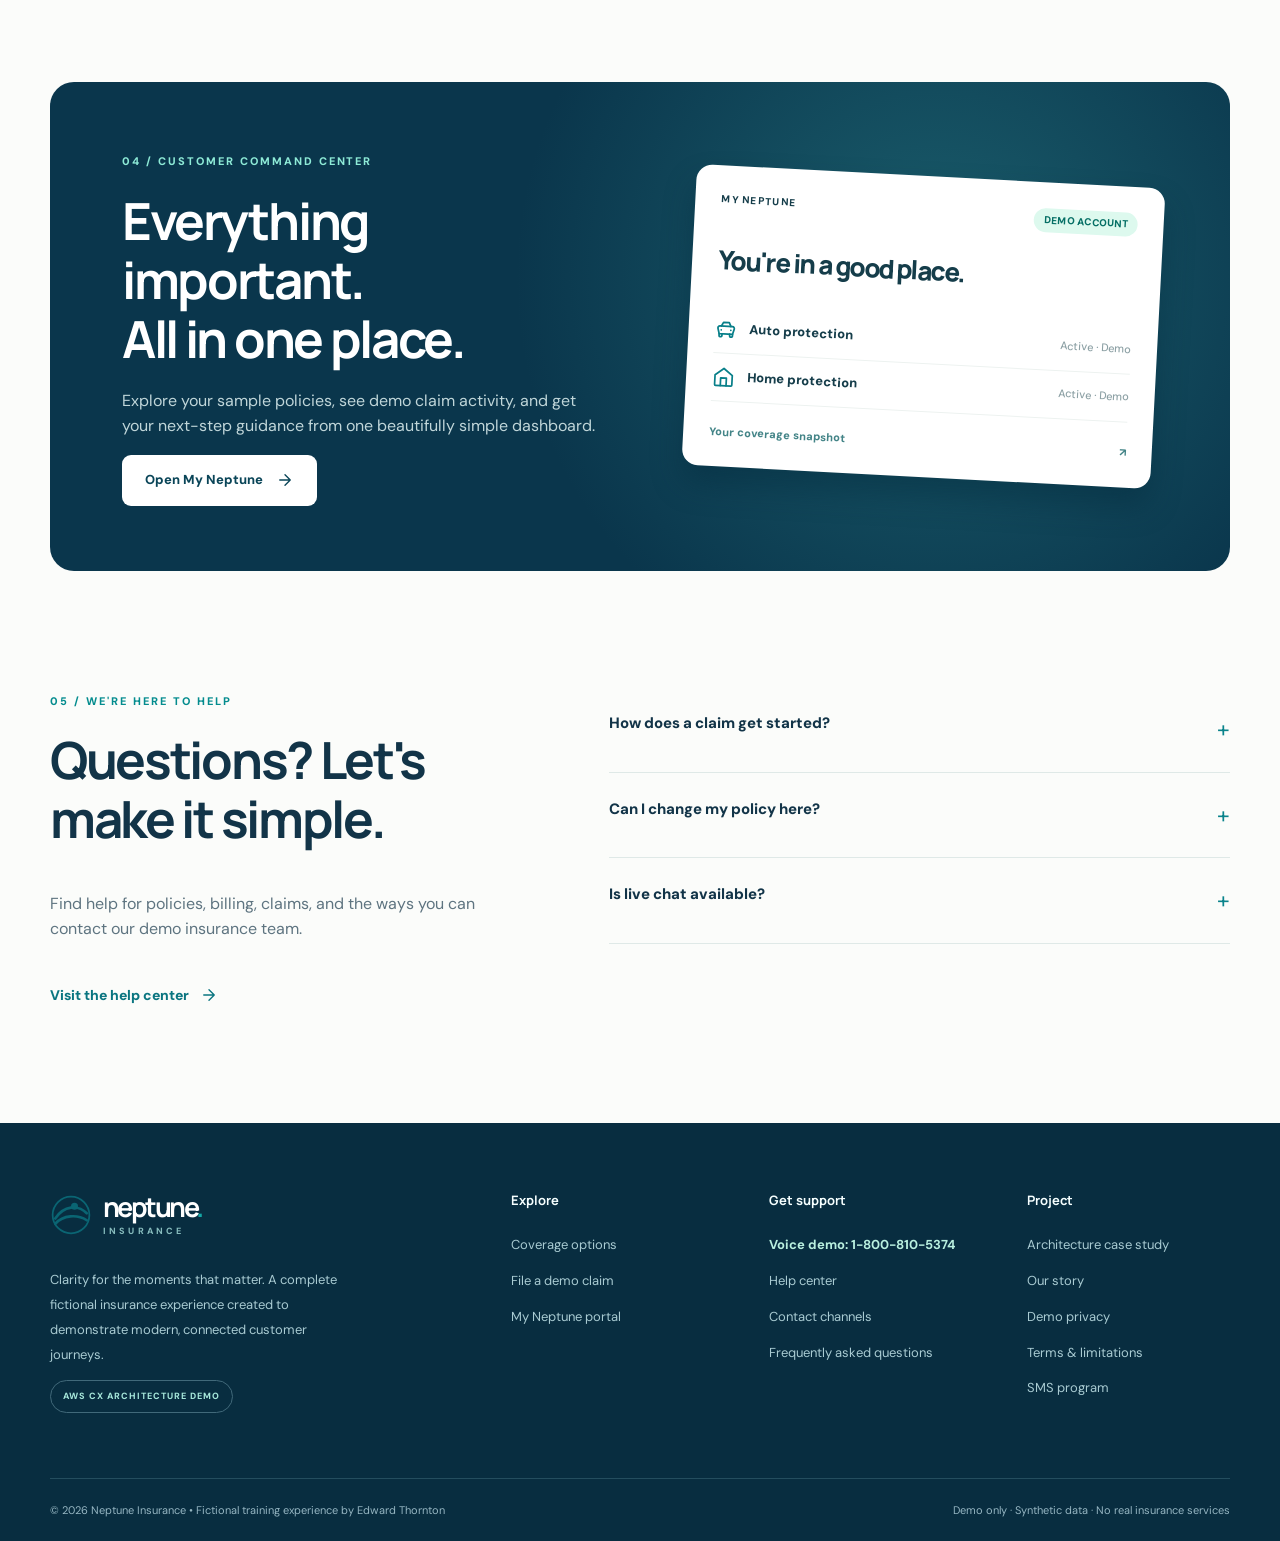
==== commit 46bee847: "Add Neptune SMS consent program links and accurate disclosure" ====
--- a/neptune-insurance/index.html
+++ b/neptune-insurance/index.html
@@ -405,7 +405,7 @@
                 <div class="foot-col">
                     <h4>Project</h4><a href="https://hireedwardthornton.click/neptune-insurance.html">Architecture case
                         study</a><a href="about.html">Our story</a><a href="privacy.html">Demo privacy</a><a
-                        href="terms.html">Terms & limitations</a>
+                        href="terms.html">Terms & limitations</a><a href="sms.html">SMS program</a>
                 </div>
             </div>
             <div class="foot-bottom"><span>© 2026 Neptune Insurance • Fictional training experience by Edward
